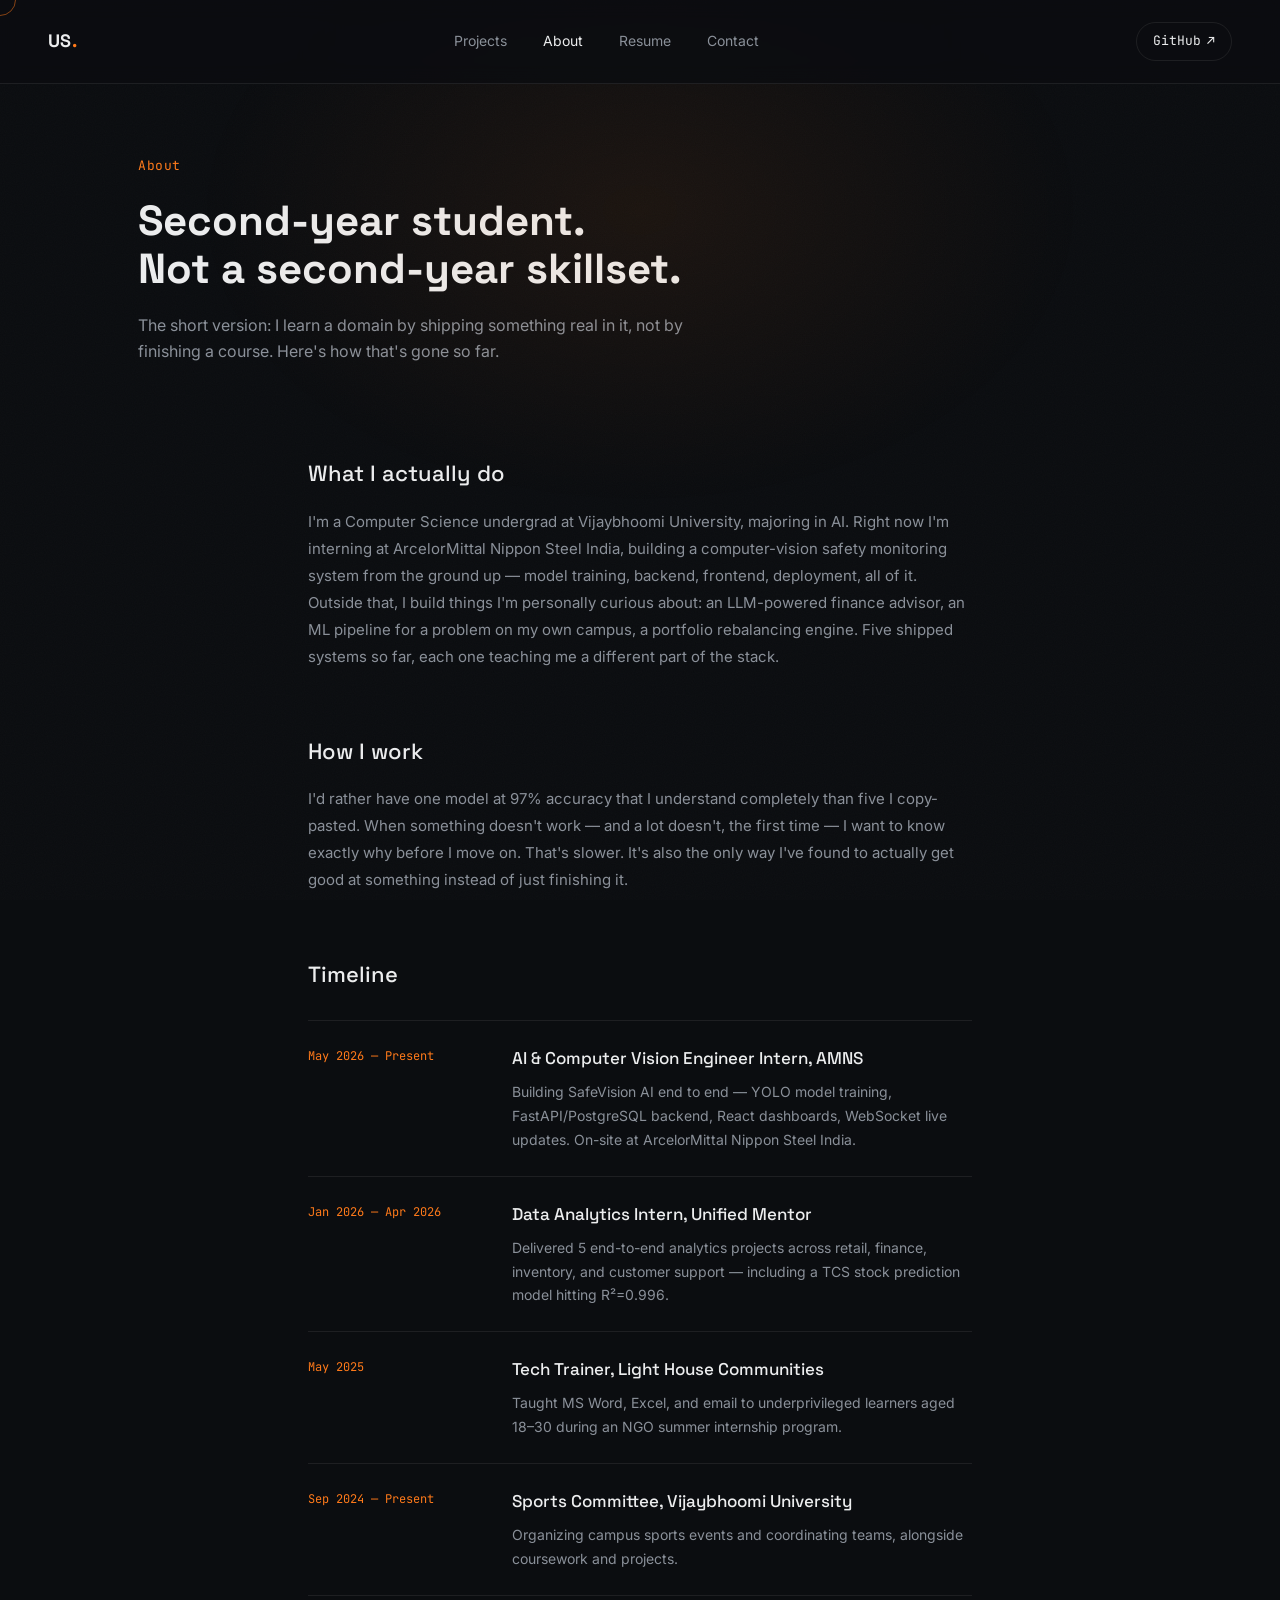
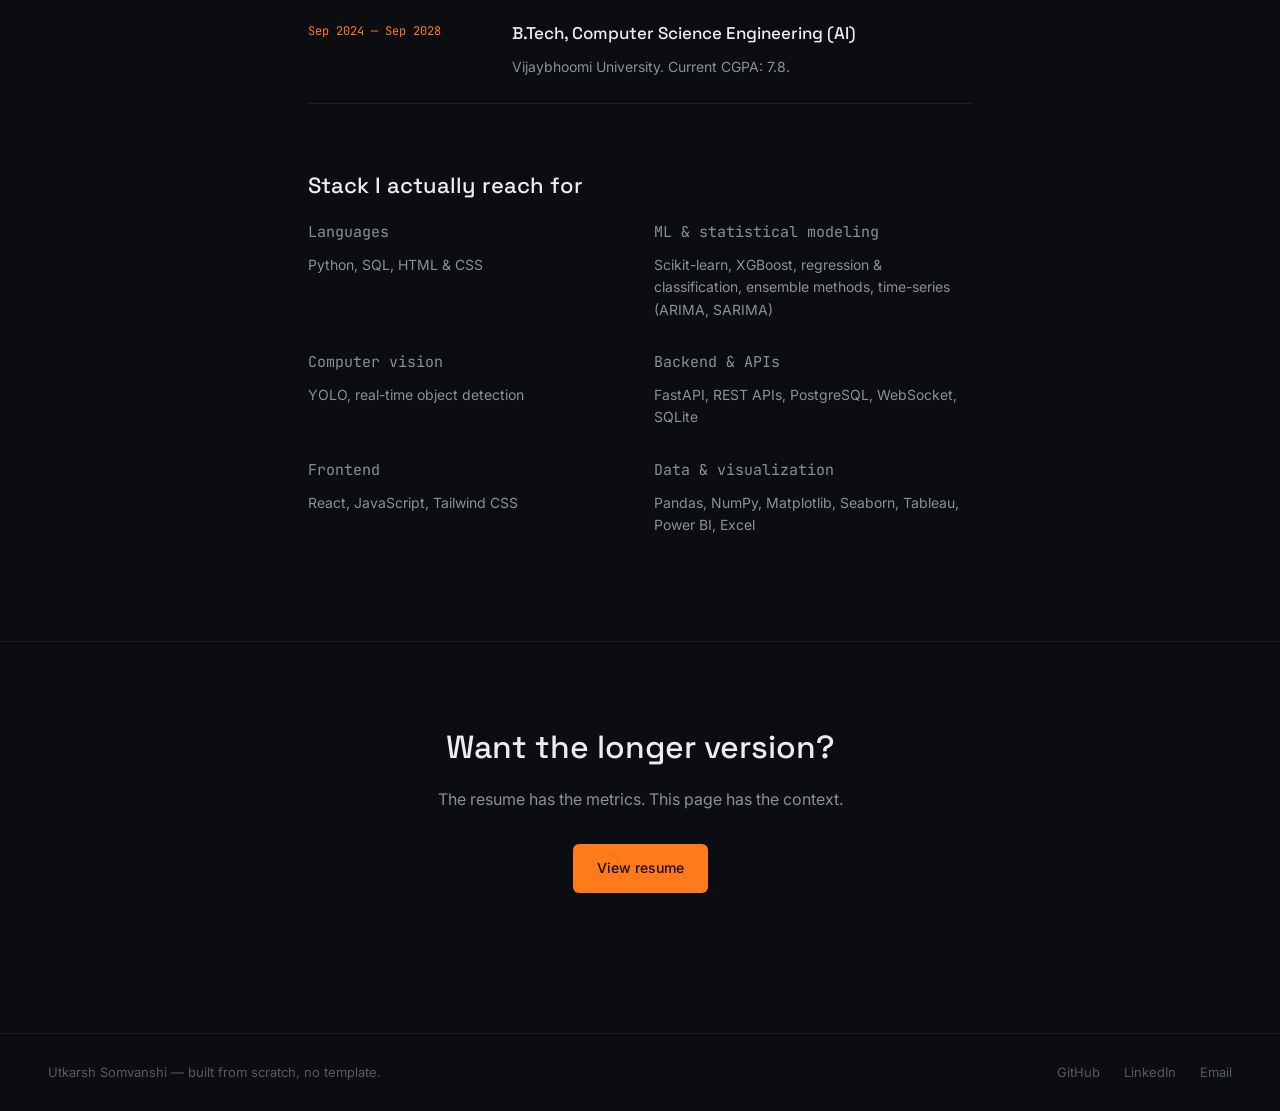
==== pages/about.html @ dcc194af "Add files via upload" ====
<!DOCTYPE html>
<html lang="en">
<head>
<meta charset="UTF-8">
<meta name="viewport" content="width=device-width, initial-scale=1.0">
<title>About — Utkarsh Somvanshi</title>
<link rel="stylesheet" href="../css/style.css">
<link rel="preconnect" href="https://fonts.googleapis.com">
<link href="https://fonts.googleapis.com/css2?family=Space+Grotesk:wght@400;500;700&family=JetBrains+Mono:wght@400;500&family=Inter:wght@400;500&display=swap" rel="stylesheet">
</head>
<body>

<div class="grain"></div>

<nav class="nav">
  <a href="../index.html" class="nav-logo">US<span class="dot">.</span></a>
  <div class="nav-links">
    <a href="projects.html">Projects</a>
    <a href="about.html" class="active">About</a>
    <a href="resume.html">Resume</a>
    <a href="contact.html">Contact</a>
  </div>
  <a href="https://github.com/Utkarshsomvanshi45" class="nav-cta" target="_blank">GitHub <i class="arrow">↗</i></a>
</nav>

<header class="page-header">
  <p class="eyebrow">About</p>
  <h1>Second-year student.<br>Not a second-year skillset.</h1>
  <p class="page-sub">The short version: I learn a domain by shipping something real in it, not by finishing a course. Here's how that's gone so far.</p>
</header>

<section class="about-body">

  <div class="about-block" data-reveal>
    <h2>What I actually do</h2>
    <p>I'm a Computer Science undergrad at Vijaybhoomi University, majoring in AI. Right now I'm interning at ArcelorMittal Nippon Steel India, building a computer-vision safety monitoring system from the ground up — model training, backend, frontend, deployment, all of it. Outside that, I build things I'm personally curious about: an LLM-powered finance advisor, an ML pipeline for a problem on my own campus, a portfolio rebalancing engine. Five shipped systems so far, each one teaching me a different part of the stack.</p>
  </div>

  <div class="about-block" data-reveal>
    <h2>How I work</h2>
    <p>I'd rather have one model at 97% accuracy that I understand completely than five I copy-pasted. When something doesn't work — and a lot doesn't, the first time — I want to know exactly why before I move on. That's slower. It's also the only way I've found to actually get good at something instead of just finishing it.</p>
  </div>

  <div class="timeline" data-reveal>
    <h2>Timeline</h2>

    <div class="tl-row" data-reveal>
      <div class="tl-date">May 2026 — Present</div>
      <div class="tl-content">
        <h3>AI &amp; Computer Vision Engineer Intern, AMNS</h3>
        <p>Building SafeVision AI end to end — YOLO model training, FastAPI/PostgreSQL backend, React dashboards, WebSocket live updates. On-site at ArcelorMittal Nippon Steel India.</p>
      </div>
    </div>

    <div class="tl-row" data-reveal>
      <div class="tl-date">Jan 2026 — Apr 2026</div>
      <div class="tl-content">
        <h3>Data Analytics Intern, Unified Mentor</h3>
        <p>Delivered 5 end-to-end analytics projects across retail, finance, inventory, and customer support — including a TCS stock prediction model hitting R²=0.996.</p>
      </div>
    </div>

    <div class="tl-row" data-reveal>
      <div class="tl-date">May 2025</div>
      <div class="tl-content">
        <h3>Tech Trainer, Light House Communities</h3>
        <p>Taught MS Word, Excel, and email to underprivileged learners aged 18–30 during an NGO summer internship program.</p>
      </div>
    </div>

    <div class="tl-row" data-reveal>
      <div class="tl-date">Sep 2024 — Present</div>
      <div class="tl-content">
        <h3>Sports Committee, Vijaybhoomi University</h3>
        <p>Organizing campus sports events and coordinating teams, alongside coursework and projects.</p>
      </div>
    </div>

    <div class="tl-row" data-reveal>
      <div class="tl-date">Sep 2024 — Sep 2028</div>
      <div class="tl-content">
        <h3>B.Tech, Computer Science Engineering (AI)</h3>
        <p>Vijaybhoomi University. Current CGPA: 7.8.</p>
      </div>
    </div>
  </div>

  <div class="about-block" data-reveal>
    <h2>Stack I actually reach for</h2>
    <div class="skill-groups">
      <div class="skill-group">
        <p class="skill-cat">Languages</p>
        <p>Python, SQL, HTML &amp; CSS</p>
      </div>
      <div class="skill-group">
        <p class="skill-cat">ML &amp; statistical modeling</p>
        <p>Scikit-learn, XGBoost, regression &amp; classification, ensemble methods, time-series (ARIMA, SARIMA)</p>
      </div>
      <div class="skill-group">
        <p class="skill-cat">Computer vision</p>
        <p>YOLO, real-time object detection</p>
      </div>
      <div class="skill-group">
        <p class="skill-cat">Backend &amp; APIs</p>
        <p>FastAPI, REST APIs, PostgreSQL, WebSocket, SQLite</p>
      </div>
      <div class="skill-group">
        <p class="skill-cat">Frontend</p>
        <p>React, JavaScript, Tailwind CSS</p>
      </div>
      <div class="skill-group">
        <p class="skill-cat">Data &amp; visualization</p>
        <p>Pandas, NumPy, Matplotlib, Seaborn, Tableau, Power BI, Excel</p>
      </div>
    </div>
  </div>

</section>

<section class="cta-section" data-reveal>
  <h2>Want the longer version?</h2>
  <p>The resume has the metrics. This page has the context.</p>
  <a href="resume.html" class="btn-primary">View resume</a>
</section>

<footer class="footer">
  <p>Utkarsh Somvanshi — built from scratch, no template.</p>
  <div class="footer-links">
    <a href="https://github.com/Utkarshsomvanshi45" target="_blank">GitHub</a>
    <a href="https://linkedin.com/in/utkarsh-somvanshi" target="_blank">LinkedIn</a>
    <a href="mailto:somvanshiutkarsh7@gmail.com">Email</a>
  </div>
</footer>

<script src="../js/interactions.js"></script>
</body>
</html>
---- css/style.css ----
:root {
  --bg: #0B0D10;
  --bg-raised: #14171C;
  --line: rgba(255,255,255,0.08);
  --text: #ECEDEE;
  --text-dim: #8A9099;
  --text-dimmer: #565B62;
  --accent: #FF7A1A;
  --accent-soft: rgba(255,122,26,0.12);
  --font-display: 'Space Grotesk', sans-serif;
  --font-body: 'Inter', sans-serif;
  --font-mono: 'JetBrains Mono', monospace;
}

* { margin: 0; padding: 0; box-sizing: border-box; }

html { scroll-behavior: smooth; }

body {
  background: var(--bg);
  color: var(--text);
  font-family: var(--font-body);
  line-height: 1.6;
  overflow-x: hidden;
  position: relative;
}

/* ambient background glow */
body::before {
  content: '';
  position: fixed;
  top: -10%;
  left: 50%;
  transform: translateX(-50%);
  width: 900px;
  height: 600px;
  background: radial-gradient(ellipse at center, rgba(255,122,26,0.07) 0%, transparent 70%);
  pointer-events: none;
  z-index: 0;
}

/* ---------- PAGE TRANSITIONS ---------- */
body {
  opacity: 1;
  transition: opacity 0.28s ease;
}
body.page-exit { opacity: 0; }
body.page-enter { animation: pageFadeIn 0.5s ease; }
@keyframes pageFadeIn {
  from { opacity: 0; transform: translateY(8px); }
  to { opacity: 1; transform: translateY(0); }
}

/* ---------- SCROLL REVEAL ---------- */
[data-reveal] {
  opacity: 0;
  transform: translateY(28px);
  transition: opacity 0.7s cubic-bezier(0.16,1,0.3,1), transform 0.7s cubic-bezier(0.16,1,0.3,1);
}
[data-reveal].revealed {
  opacity: 1;
  transform: translateY(0);
}
[data-reveal-delay="1"] { transition-delay: 0.08s; }
[data-reveal-delay="2"] { transition-delay: 0.16s; }
[data-reveal-delay="3"] { transition-delay: 0.24s; }
[data-reveal-delay="4"] { transition-delay: 0.32s; }

/* ---------- CUSTOM CURSOR ---------- */
.has-custom-cursor { cursor: none; }
.has-custom-cursor a, .has-custom-cursor button { cursor: none; }

.custom-cursor {
  position: fixed;
  top: 0; left: 0;
  width: 6px; height: 6px;
  background: var(--accent);
  border-radius: 50%;
  pointer-events: none;
  z-index: 9999;
  transform: translate(-50%,-50%);
  margin-left: -3px;
  margin-top: -3px;
  transition: opacity 0.2s;
}
.custom-cursor-ring {
  position: fixed;
  top: 0; left: 0;
  width: 32px; height: 32px;
  border: 1px solid rgba(255,122,26,0.5);
  border-radius: 50%;
  pointer-events: none;
  z-index: 9998;
  margin-left: -16px;
  margin-top: -16px;
  transition: width 0.25s, height 0.25s, margin 0.25s, border-color 0.25s, background 0.25s;
}
.custom-cursor-ring.cursor-active {
  width: 52px;
  height: 52px;
  margin-left: -26px;
  margin-top: -26px;
  background: rgba(255,122,26,0.08);
  border-color: var(--accent);
}
.custom-cursor.cursor-active { opacity: 0; }

@media (max-width: 900px) {
  .custom-cursor, .custom-cursor-ring { display: none; }
  .has-custom-cursor { cursor: auto; }
}

.grain {
  position: fixed;
  inset: 0;
  pointer-events: none;
  z-index: 1;
  opacity: 0.025;
  background-image: url("data:image/svg+xml,%3Csvg xmlns='http://www.w3.org/2000/svg' width='100' height='100'%3E%3Cfilter id='n'%3E%3CfeTurbulence type='fractalNoise' baseFrequency='0.9' numOctaves='2' stitchTiles='stitch'/%3E%3C/filter%3E%3Crect width='100%25' height='100%25' filter='url(%23n)'/%3E%3C/svg%3E");
}

a { color: inherit; text-decoration: none; }

/* ---------- NAV ---------- */
.nav {
  position: sticky;
  top: 0;
  z-index: 50;
  display: flex;
  align-items: center;
  justify-content: space-between;
  padding: 22px 48px;
  background: rgba(11,13,16,0.82);
  backdrop-filter: blur(10px);
  border-bottom: 1px solid var(--line);
}

.nav-logo {
  font-family: var(--font-display);
  font-weight: 700;
  font-size: 18px;
  letter-spacing: 0.02em;
}
.nav-logo .dot { color: var(--accent); }

.nav-links {
  display: flex;
  gap: 36px;
}
.nav-links a {
  font-size: 14px;
  color: var(--text-dim);
  transition: color 0.15s;
}
.nav-links a:hover { color: var(--text); }

.nav-cta {
  font-size: 13px;
  font-family: var(--font-mono);
  border: 1px solid var(--line);
  padding: 8px 16px;
  border-radius: 100px;
  display: inline-flex;
  align-items: center;
  gap: 6px;
  transition: border-color 0.25s, color 0.25s, box-shadow 0.25s;
}
.nav-cta:hover { border-color: var(--accent); color: var(--accent); box-shadow: 0 0 20px rgba(255,122,26,0.15); }
.nav-cta .arrow { font-size: 13px; }

/* ---------- HERO ---------- */
.hero {
  position: relative;
  display: grid;
  grid-template-columns: 1fr 1fr;
  align-items: center;
  gap: 60px;
  padding: 88px 48px 100px;
  max-width: 1360px;
  margin: 0 auto;
}

.hero-feed {
  position: relative;
  aspect-ratio: 8 / 5;
  background: #060708;
  border: 1px solid var(--line);
  border-radius: 6px;
  overflow: hidden;
}

.feed-label {
  position: absolute;
  top: 14px;
  left: 14px;
  z-index: 3;
  font-family: var(--font-mono);
  font-size: 11px;
  color: var(--text-dim);
  display: flex;
  align-items: center;
  gap: 6px;
  letter-spacing: 0.04em;
}
.rec-dot {
  width: 6px;
  height: 6px;
  border-radius: 50%;
  background: #E2453B;
  animation: pulse 1.6s infinite;
}
@keyframes pulse {
  0%, 100% { opacity: 1; }
  50% { opacity: 0.3; }
}

.feed-grid {
  position: absolute;
  inset: 0;
  width: 100%;
  height: 100%;
}

.panel {
  position: absolute;
  background: var(--bg-raised);
  border: 1px solid var(--line);
  border-radius: 6px;
  padding: 14px 16px;
}
.panel-label {
  font-family: var(--font-mono);
  font-size: 10px;
  color: var(--text-dim);
  letter-spacing: 0.03em;
  margin-bottom: 10px;
}
.panel-stat {
  font-family: var(--font-mono);
  font-size: 13px;
  color: var(--accent);
  margin-top: 10px;
}

.panel-vision {
  top: 16%;
  left: 8%;
  width: 38%;
  height: 38%;
  animation: floaty 7s ease-in-out infinite;
}
.mini-box {
  position: absolute;
  border: 1.5px solid var(--accent);
  border-radius: 2px;
}
.mb-1 { width: 34%; height: 38%; top: 38px; left: 16px; }
.mb-2 { width: 28%; height: 30%; top: 38px; left: 60%; border-color: #4FA8E0; }

.panel-ml {
  top: 12%;
  right: 6%;
  width: 34%;
  height: 30%;
  animation: floaty 8s ease-in-out infinite 0.5s;
}
.sparkline { width: 100%; height: 36px; margin-top: 6px; }

.panel-stack {
  bottom: 10%;
  left: 16%;
  width: 32%;
  animation: floaty 9s ease-in-out infinite 1s;
}
.stack-row {
  font-family: var(--font-mono);
  font-size: 11px;
  color: var(--text-dim);
  padding: 5px 0;
  border-top: 1px solid var(--line);
}
.stack-row:first-of-type { border-top: none; }

@keyframes floaty {
  0%, 100% { transform: translateY(0); }
  50% { transform: translateY(-5px); }
}

.eyebrow {
  font-family: var(--font-mono);
  font-size: 13px;
  color: var(--accent);
  letter-spacing: 0.04em;
  margin-bottom: 20px;
}

.hero h1 {
  font-family: var(--font-display);
  font-size: 52px;
  font-weight: 700;
  line-height: 1.08;
  letter-spacing: -0.01em;
  margin-bottom: 24px;
}
.hero h1 .accent { color: var(--accent); }

.hero-sub {
  color: var(--text-dim);
  font-size: 16px;
  max-width: 480px;
  margin-bottom: 36px;
}

.hero-actions {
  display: flex;
  gap: 14px;
}

.btn-primary {
  background: var(--accent);
  color: #1A0D03;
  font-weight: 500;
  font-size: 14px;
  padding: 13px 24px;
  border-radius: 6px;
  transition: transform 0.2s cubic-bezier(0.16,1,0.3,1), background 0.2s, box-shadow 0.3s;
  display: inline-block;
}
.btn-primary:hover {
  background: #FF8C3D;
  box-shadow: 0 8px 30px rgba(255,122,26,0.35);
}

.btn-ghost {
  border: 1px solid var(--line);
  font-size: 14px;
  padding: 13px 24px;
  border-radius: 6px;
  transition: border-color 0.25s, color 0.25s, transform 0.2s cubic-bezier(0.16,1,0.3,1);
}
.btn-ghost:hover { border-color: var(--text-dim); color: var(--accent); }

/* ---------- METRICS ---------- */
.metrics {
  max-width: 1360px;
  margin: 0 auto;
  padding: 0 48px 100px;
  display: grid;
  grid-template-columns: repeat(4, 1fr);
  border-top: 1px solid var(--line);
  border-bottom: 1px solid var(--line);
}
.metric {
  padding: 32px 24px;
  border-right: 1px solid var(--line);
}
.metric:last-child { border-right: none; }
.metric-num {
  font-family: var(--font-mono);
  font-size: 36px;
  font-weight: 500;
  color: var(--accent);
  text-shadow: 0 0 30px rgba(255,122,26,0.35);
}
.metric-num .unit { font-size: 22px; }
.metric-label {
  font-size: 13px;
  color: var(--text-dim);
  margin-top: 6px;
}

/* ---------- FEATURED WORK ---------- */
.featured {
  max-width: 1360px;
  margin: 0 auto;
  padding: 110px 48px;
}
.section-eyebrow {
  font-family: var(--font-mono);
  font-size: 13px;
  color: var(--accent);
  margin-bottom: 14px;
}
.featured h2 {
  font-family: var(--font-display);
  font-size: 34px;
  font-weight: 500;
  margin-bottom: 56px;
  max-width: 560px;
}

.work-list { display: flex; flex-direction: column; }

.work-row {
  display: flex;
  justify-content: space-between;
  align-items: center;
  gap: 40px;
  padding: 34px 8px;
  border-top: 1px solid var(--line);
  transition: padding-left 0.3s cubic-bezier(0.16,1,0.3,1), background 0.3s;
  position: relative;
}
.work-list .work-row:last-child { border-bottom: 1px solid var(--line); }

.work-row:hover {
  padding-left: 20px;
  background: var(--bg-raised);
}
.work-row:hover::before {
  content: '';
  position: absolute;
  left: 0; top: 0; bottom: 0;
  width: 2px;
  background: var(--accent);
  box-shadow: 0 0 12px var(--accent);
}

.work-index {
  font-family: var(--font-mono);
  font-size: 12px;
  color: var(--accent);
  letter-spacing: 0.03em;
}

.work-row-left h3 {
  font-family: var(--font-display);
  font-size: 22px;
  font-weight: 500;
  margin: 8px 0 8px;
}

.work-row-left p {
  color: var(--text-dim);
  font-size: 14px;
  max-width: 520px;
}

.work-row-right {
  display: flex;
  align-items: center;
  gap: 10px;
  flex-shrink: 0;
}

.work-tag {
  font-family: var(--font-mono);
  font-size: 11px;
  color: var(--text-dim);
  border: 1px solid var(--line);
  padding: 5px 10px;
  border-radius: 100px;
  white-space: nowrap;
}

.work-arrow {
  font-size: 18px;
  color: var(--text-dimmer);
  transition: transform 0.2s, color 0.2s;
}
.work-row:hover .work-arrow { transform: translateX(4px); color: var(--accent); }

/* ---------- CTA ---------- */
.cta-section {
  max-width: 1360px;
  margin: 0 auto;
  padding: 80px 48px 140px;
  text-align: center;
  border-top: 1px solid var(--line);
}
.cta-section h2 {
  font-family: var(--font-display);
  font-size: 32px;
  font-weight: 500;
  margin-bottom: 14px;
}
.cta-section p {
  color: var(--text-dim);
  margin-bottom: 32px;
}
.cta-section .btn-primary { display: inline-block; }

/* ---------- FOOTER ---------- */
.footer {
  max-width: 1360px;
  margin: 0 auto;
  padding: 28px 48px;
  display: flex;
  justify-content: space-between;
  align-items: center;
  border-top: 1px solid var(--line);
  font-size: 13px;
  color: var(--text-dimmer);
}
.footer-links { display: flex; gap: 24px; }
.footer-links a:hover { color: var(--text-dim); }

/* ---------- RESPONSIVE ---------- */
@media (max-width: 900px) {
  .nav { padding: 18px 20px; }
  .nav-links { display: none; }
  .hero { grid-template-columns: 1fr; padding: 48px 20px 60px; gap: 40px; }
  .hero h1 { font-size: 36px; }
  .metrics { grid-template-columns: repeat(2, 1fr); padding: 0 20px 60px; }
  .metric { padding: 20px 16px; }
  .metric:nth-child(2) { border-right: none; }
  .featured { padding: 60px 20px; }
  .work-row { flex-direction: column; align-items: flex-start; gap: 16px; }
  .cta-section { padding: 50px 20px 80px; }
  .footer { flex-direction: column; gap: 14px; padding: 24px 20px; }
}

/* ---------- PAGE HEADER (sub-pages) ---------- */
.page-header {
  max-width: 1100px;
  margin: 0 auto;
  padding: 72px 48px 56px;
}
.page-header h1 {
  font-family: var(--font-display);
  font-size: 42px;
  font-weight: 700;
  line-height: 1.15;
  margin: 18px 0 20px;
  max-width: 760px;
}
.page-sub {
  color: var(--text-dim);
  font-size: 16px;
  max-width: 560px;
  margin-bottom: 36px;
}

.filter-bar {
  display: flex;
  gap: 10px;
  flex-wrap: wrap;
}
.filter-chip {
  font-family: var(--font-mono);
  font-size: 13px;
  color: var(--text-dim);
  background: transparent;
  border: 1px solid var(--line);
  padding: 9px 18px;
  border-radius: 100px;
  cursor: pointer;
  transition: all 0.15s;
}
.filter-chip:hover { border-color: var(--text-dim); color: var(--text); }
.filter-chip.active { background: var(--accent); border-color: var(--accent); color: #1A0D03; }

/* ---------- PROJECT GRID ---------- */
.project-grid {
  max-width: 1100px;
  margin: 0 auto;
  padding: 0 48px 60px;
  display: flex;
  flex-direction: column;
  gap: 28px;
}

.project-card {
  display: grid;
  grid-template-columns: 360px 1fr;
  background: var(--bg-raised);
  border: 1px solid var(--line);
  border-radius: 10px;
  overflow: hidden;
  scroll-margin-top: 100px;
}

.project-visual {
  position: relative;
  background: #060708;
  border-right: 1px solid var(--line);
  display: flex;
  align-items: center;
  justify-content: center;
  padding: 24px;
  min-height: 280px;
}

.project-body { padding: 36px 40px; }

.project-eyebrow {
  font-family: var(--font-mono);
  font-size: 12px;
  color: var(--accent);
  margin-bottom: 12px;
}

.project-body h2 {
  font-family: var(--font-display);
  font-size: 26px;
  font-weight: 500;
  margin-bottom: 10px;
}

.project-tagline {
  font-size: 15px;
  color: var(--text);
  margin-bottom: 16px;
}

.project-desc {
  font-size: 14px;
  color: var(--text-dim);
  line-height: 1.7;
  margin-bottom: 24px;
}

.project-stats {
  display: flex;
  gap: 28px;
  margin-bottom: 24px;
  flex-wrap: wrap;
}
.project-stats div {
  font-size: 12px;
  color: var(--text-dim);
}
.project-stats span {
  display: block;
  font-family: var(--font-mono);
  font-size: 20px;
  color: var(--accent);
  margin-bottom: 2px;
}

.project-stack {
  display: flex;
  gap: 8px;
  flex-wrap: wrap;
}
.project-stack span {
  font-family: var(--font-mono);
  font-size: 11px;
  color: var(--text-dim);
  border: 1px solid var(--line);
  padding: 5px 10px;
  border-radius: 100px;
}

/* SafeVision visual */
.visual-safevision { padding: 0; }
.mini-box {
  position: absolute;
  border: 1.5px solid var(--accent);
  border-radius: 2px;
}
.mini-box span {
  position: absolute;
  top: -20px;
  left: -1.5px;
  background: var(--accent);
  color: #1A0D03;
  font-family: var(--font-mono);
  font-size: 9px;
  padding: 2px 5px;
  white-space: nowrap;
  border-radius: 2px;
}
.mini-box.mb-1 { width: 90px; height: 110px; top: 70px; left: 60px; }
.mini-box.mb-2 { width: 80px; height: 160px; top: 50px; right: 60px; left: auto; border-color: #4FA8E0; }
.mini-box.mb-2 span { background: #4FA8E0; color: #06222F; }

/* MoneyMind visual */
.visual-moneymind { flex-direction: column; gap: 14px; }
.mm-card {
  background: var(--bg);
  border: 1px solid var(--line);
  border-radius: 8px;
  padding: 14px 18px;
  font-family: var(--font-mono);
  font-size: 12px;
  color: var(--text-dim);
  display: flex;
  flex-direction: column;
  gap: 6px;
  width: 180px;
}
.mm-card span { font-size: 16px; color: var(--accent); }
.mm-card-2 { align-self: flex-end; }

/* Mess Demand visual */
.visual-mess { flex-direction: column; gap: 16px; }
.mess-chart { width: 100%; height: 100px; }
.mess-label { font-family: var(--font-mono); font-size: 11px; color: var(--text-dim); }

/* FinAI visual */
.finai-gauge { text-align: center; }
.finai-gauge svg { width: 180px; }
.finai-gauge p { font-family: var(--font-mono); font-size: 13px; color: var(--accent); margin-top: 8px; }

/* Incident visual */
.visual-incident { flex-direction: column; gap: 12px; align-items: flex-start; padding-left: 50px; }
.inc-row { font-family: var(--font-mono); font-size: 13px; color: var(--text-dim); display: flex; align-items: center; gap: 10px; }
.inc-dot { width: 8px; height: 8px; border-radius: 50%; }
.inc-dot.red { background: #E2453B; }
.inc-dot.amber { background: var(--accent); }
.inc-dot.green { background: #4FBE6B; }

.nav-links a.active { color: var(--text); }

@media (max-width: 900px) {
  .page-header { padding: 48px 20px 36px; }
  .page-header h1 { font-size: 28px; }
  .project-grid { padding: 0 20px 40px; }
  .project-card { grid-template-columns: 1fr; }
  .project-visual { min-height: 200px; }
  .project-body { padding: 28px 24px; }
}

/* ---------- ABOUT PAGE ---------- */
.about-body {
  max-width: 760px;
  margin: 0 auto;
  padding: 0 48px 40px;
}

.about-block {
  margin-bottom: 64px;
}
.about-block h2 {
  font-family: var(--font-display);
  font-size: 22px;
  font-weight: 500;
  margin-bottom: 16px;
}
.about-block p {
  color: var(--text-dim);
  font-size: 15px;
  line-height: 1.8;
}

.timeline {
  margin-bottom: 64px;
}
.timeline h2 {
  font-family: var(--font-display);
  font-size: 22px;
  font-weight: 500;
  margin-bottom: 28px;
}

.tl-row {
  display: grid;
  grid-template-columns: 180px 1fr;
  gap: 24px;
  padding: 24px 0;
  border-top: 1px solid var(--line);
}
.timeline .tl-row:last-child { border-bottom: 1px solid var(--line); }

.tl-date {
  font-family: var(--font-mono);
  font-size: 12px;
  color: var(--accent);
  padding-top: 2px;
}

.tl-content h3 {
  font-family: var(--font-display);
  font-size: 17px;
  font-weight: 500;
  margin-bottom: 8px;
}
.tl-content p {
  color: var(--text-dim);
  font-size: 14px;
  line-height: 1.7;
}

.skill-groups {
  display: grid;
  grid-template-columns: 1fr 1fr;
  gap: 28px;
  margin-top: 8px;
}
.skill-cat {
  font-family: var(--font-mono);
  font-size: 12px;
  color: var(--accent);
  margin-bottom: 8px;
}
.skill-group p:last-child {
  color: var(--text-dim);
  font-size: 14px;
  line-height: 1.6;
}

@media (max-width: 900px) {
  .about-body { padding: 0 20px 40px; }
  .tl-row { grid-template-columns: 1fr; gap: 8px; }
  .skill-groups { grid-template-columns: 1fr; }
}

/* ---------- RESUME PAGE ---------- */
.page-header .btn-primary { display: inline-block; margin-top: 8px; }

.resume-body {
  max-width: 760px;
  margin: 0 auto;
  padding: 0 48px 40px;
}

.resume-section { margin-bottom: 56px; }
.resume-section h2 {
  font-family: var(--font-display);
  font-size: 20px;
  font-weight: 500;
  margin-bottom: 24px;
  padding-bottom: 14px;
  border-bottom: 1px solid var(--line);
}

.r-row { margin-bottom: 32px; }
.r-row:last-child { margin-bottom: 0; }
.r-row-head {
  display: flex;
  justify-content: space-between;
  align-items: baseline;
  gap: 16px;
  flex-wrap: wrap;
}
.r-row-head h3 {
  font-family: var(--font-display);
  font-size: 17px;
  font-weight: 500;
}
.r-date {
  font-family: var(--font-mono);
  font-size: 12px;
  color: var(--accent);
  white-space: nowrap;
}
.r-org {
  font-size: 13px;
  color: var(--text-dim);
  font-style: italic;
  margin: 4px 0 14px;
}
.r-row ul {
  list-style: none;
  display: flex;
  flex-direction: column;
  gap: 10px;
}
.r-row li {
  font-size: 14px;
  color: var(--text-dim);
  line-height: 1.6;
  padding-left: 18px;
  position: relative;
}
.r-row li::before {
  content: '—';
  position: absolute;
  left: 0;
  color: var(--accent);
}

.r-projects {
  display: grid;
  grid-template-columns: 1fr 1fr;
  gap: 20px;
}
.r-proj {
  border: 1px solid var(--line);
  border-radius: 8px;
  padding: 18px 20px;
}
.r-proj h3 {
  font-family: var(--font-display);
  font-size: 15px;
  font-weight: 500;
  margin-bottom: 6px;
}
.r-proj p {
  font-size: 13px;
  color: var(--text-dim);
}

.r-flat {
  list-style: none;
  display: flex;
  flex-direction: column;
  gap: 10px;
}
.r-flat li {
  font-size: 14px;
  color: var(--text-dim);
  padding-left: 18px;
  position: relative;
}
.r-flat li::before {
  content: '—';
  position: absolute;
  left: 0;
  color: var(--accent);
}

@media (max-width: 900px) {
  .resume-body { padding: 0 20px 40px; }
  .r-projects { grid-template-columns: 1fr; }
  .r-row-head { flex-direction: column; gap: 4px; }
}

/* ---------- CONTACT PAGE ---------- */
.contact-body {
  max-width: 760px;
  margin: 0 auto;
  padding: 0 48px 100px;
}

.contact-grid {
  display: grid;
  grid-template-columns: 1fr 1fr;
  gap: 16px;
  margin-bottom: 40px;
}

.contact-card {
  display: block;
  position: relative;
  border: 1px solid var(--line);
  border-radius: 10px;
  padding: 24px 26px;
  transition: border-color 0.15s, background 0.15s;
}
.contact-card:hover {
  border-color: var(--accent);
  background: var(--bg-raised);
}
.contact-label {
  font-family: var(--font-mono);
  font-size: 12px;
  color: var(--accent);
  margin-bottom: 10px;
}
.contact-value {
  font-family: var(--font-display);
  font-size: 17px;
  font-weight: 500;
}
.contact-arrow {
  position: absolute;
  top: 24px;
  right: 26px;
  color: var(--text-dimmer);
  transition: transform 0.15s, color 0.15s;
}
.contact-card:hover .contact-arrow { transform: translate(3px,-3px); color: var(--accent); }

.contact-note {
  border-top: 1px solid var(--line);
  padding-top: 28px;
}
.contact-note p {
  color: var(--text-dim);
  font-size: 14px;
  line-height: 1.7;
  max-width: 520px;
}

@media (max-width: 900px) {
  .contact-body { padding: 0 20px 60px; }
  .contact-grid { grid-template-columns: 1fr; }
}
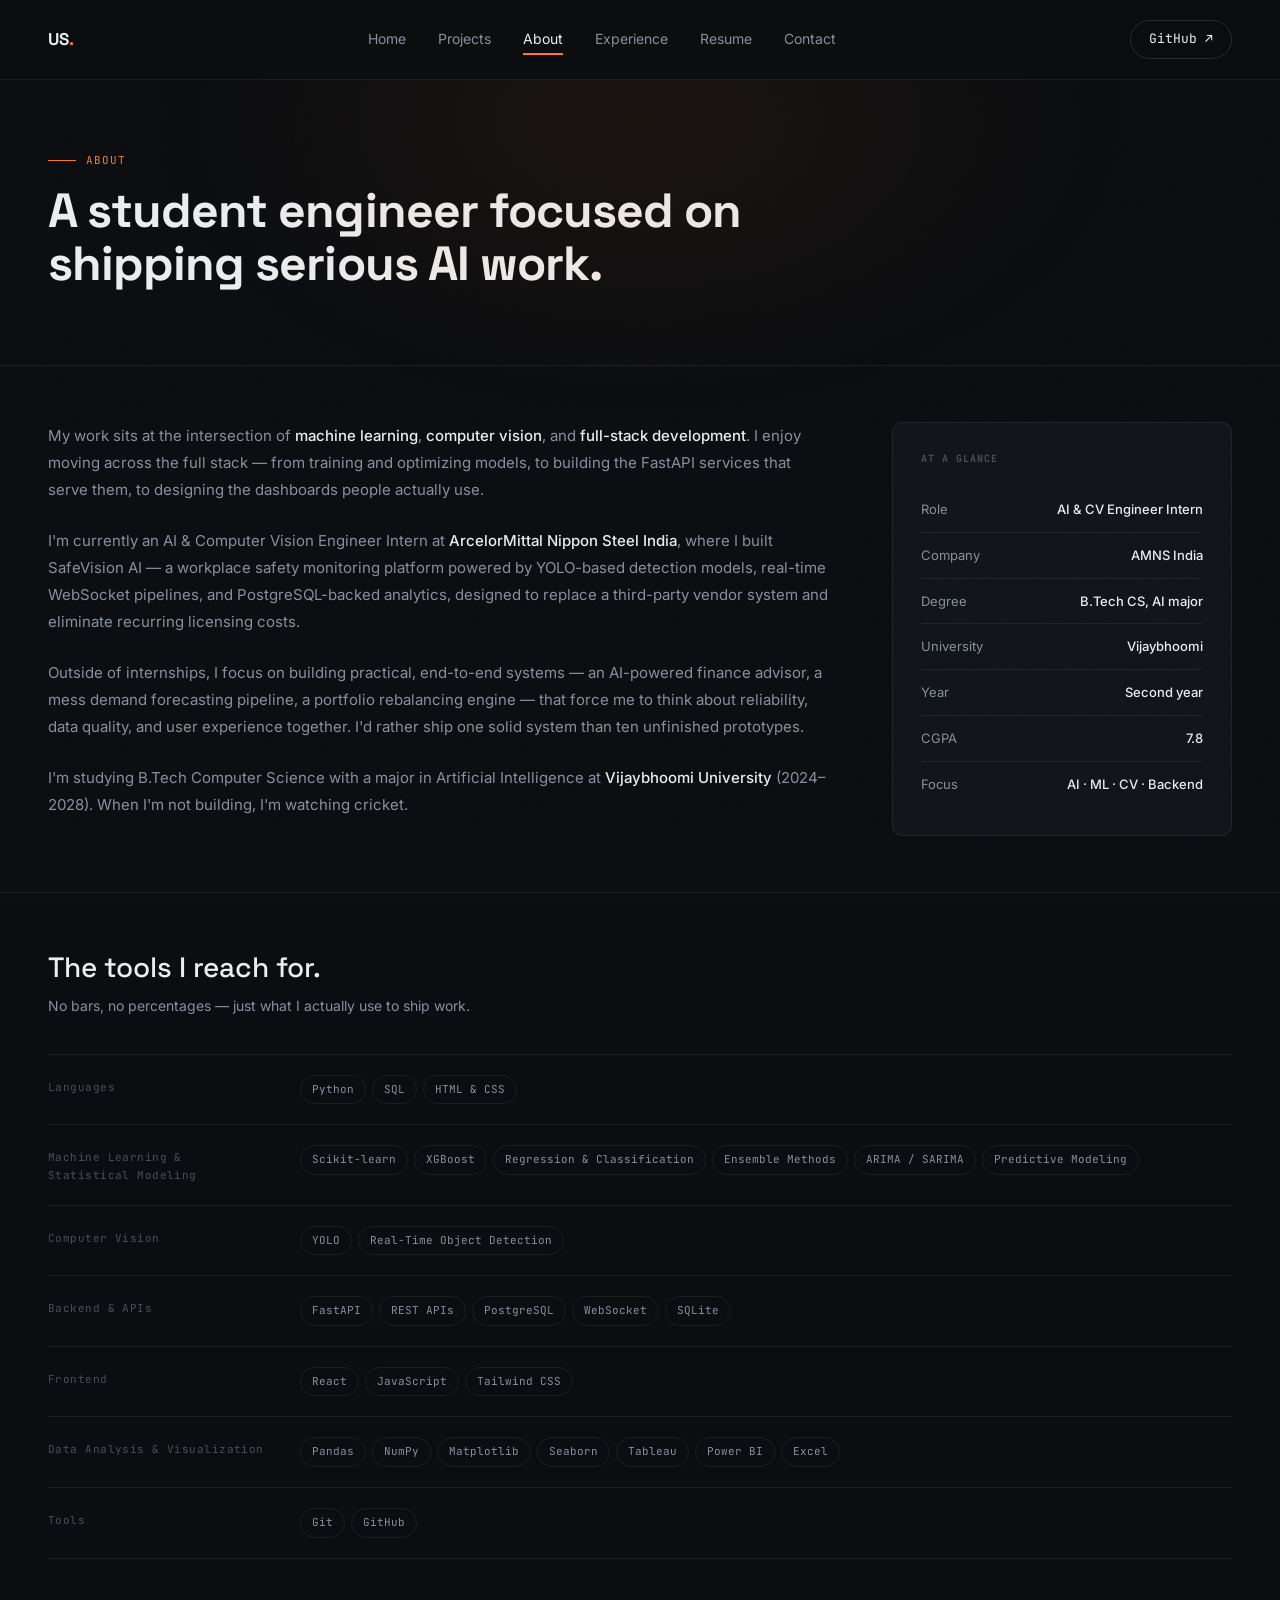
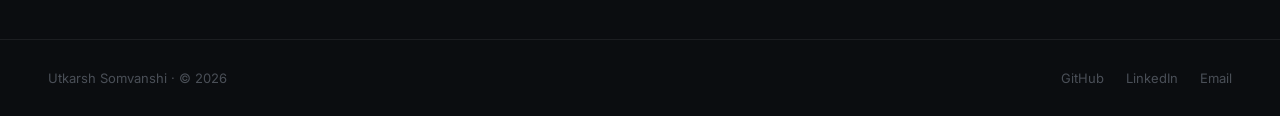
==== commit 19b82edb: "Add files via upload" ====
--- a/pages/about.html
+++ b/pages/about.html
@@ -8,130 +8,148 @@
 <link rel="preconnect" href="https://fonts.googleapis.com">
 <link href="https://fonts.googleapis.com/css2?family=Space+Grotesk:wght@400;500;700&family=JetBrains+Mono:wght@400;500&family=Inter:wght@400;500&display=swap" rel="stylesheet">
 </head>
-<body>
-
+<body class="page-enter">
 <div class="grain"></div>
 
 <nav class="nav">
   <a href="../index.html" class="nav-logo">US<span class="dot">.</span></a>
   <div class="nav-links">
+    <a href="../index.html">Home</a>
     <a href="projects.html">Projects</a>
     <a href="about.html" class="active">About</a>
+    <a href="experience.html">Experience</a>
     <a href="resume.html">Resume</a>
     <a href="contact.html">Contact</a>
   </div>
-  <a href="https://github.com/Utkarshsomvanshi45" class="nav-cta" target="_blank">GitHub <i class="arrow">↗</i></a>
+  <a href="https://github.com/Utkarshsomvanshi45" class="nav-cta" target="_blank" rel="noreferrer">GitHub ↗</a>
 </nav>
 
-<header class="page-header">
-  <p class="eyebrow">About</p>
-  <h1>Second-year student.<br>Not a second-year skillset.</h1>
-  <p class="page-sub">The short version: I learn a domain by shipping something real in it, not by finishing a course. Here's how that's gone so far.</p>
-</header>
+<div class="page-header">
+  <div class="label">About</div>
+  <h1>A student engineer focused on shipping serious AI work.</h1>
+</div>
 
-<section class="about-body">
-
-  <div class="about-block" data-reveal>
-    <h2>What I actually do</h2>
-    <p>I'm a Computer Science undergrad at Vijaybhoomi University, majoring in AI. Right now I'm interning at ArcelorMittal Nippon Steel India, building a computer-vision safety monitoring system from the ground up — model training, backend, frontend, deployment, all of it. Outside that, I build things I'm personally curious about: an LLM-powered finance advisor, an ML pipeline for a problem on my own campus, a portfolio rebalancing engine. Five shipped systems so far, each one teaching me a different part of the stack.</p>
+<div class="about-grid" data-reveal>
+  <div class="about-text">
+    <p>My work sits at the intersection of <strong>machine learning</strong>, <strong>computer vision</strong>, and <strong>full-stack development</strong>. I enjoy moving across the full stack — from training and optimizing models, to building the FastAPI services that serve them, to designing the dashboards people actually use.</p>
+    <p>I'm currently an AI & Computer Vision Engineer Intern at <strong>ArcelorMittal Nippon Steel India</strong>, where I built SafeVision AI — a workplace safety monitoring platform powered by YOLO-based detection models, real-time WebSocket pipelines, and PostgreSQL-backed analytics, designed to replace a third-party vendor system and eliminate recurring licensing costs.</p>
+    <p>Outside of internships, I focus on building practical, end-to-end systems — an AI-powered finance advisor, a mess demand forecasting pipeline, a portfolio rebalancing engine — that force me to think about reliability, data quality, and user experience together. I'd rather ship one solid system than ten unfinished prototypes.</p>
+    <p>I'm studying B.Tech Computer Science with a major in Artificial Intelligence at <strong>Vijaybhoomi University</strong> (2024–2028). When I'm not building, I'm watching cricket.</p>
   </div>
 
-  <div class="about-block" data-reveal>
-    <h2>How I work</h2>
-    <p>I'd rather have one model at 97% accuracy that I understand completely than five I copy-pasted. When something doesn't work — and a lot doesn't, the first time — I want to know exactly why before I move on. That's slower. It's also the only way I've found to actually get good at something instead of just finishing it.</p>
+  <div class="at-glance">
+    <h3>At a Glance</h3>
+    <div class="glance-row">
+      <span class="glance-label">Role</span>
+      <span class="glance-val">AI & CV Engineer Intern</span>
+    </div>
+    <div class="glance-row">
+      <span class="glance-label">Company</span>
+      <span class="glance-val">AMNS India</span>
+    </div>
+    <div class="glance-row">
+      <span class="glance-label">Degree</span>
+      <span class="glance-val">B.Tech CS, AI major</span>
+    </div>
+    <div class="glance-row">
+      <span class="glance-label">University</span>
+      <span class="glance-val">Vijaybhoomi</span>
+    </div>
+    <div class="glance-row">
+      <span class="glance-label">Year</span>
+      <span class="glance-val">Second year</span>
+    </div>
+    <div class="glance-row">
+      <span class="glance-label">CGPA</span>
+      <span class="glance-val">7.8</span>
+    </div>
+    <div class="glance-row">
+      <span class="glance-label">Focus</span>
+      <span class="glance-val">AI · ML · CV · Backend</span>
+    </div>
+  </div>
+</div>
+
+<div class="skills-section" data-reveal>
+  <div class="skills-header">
+    <h2>The tools I reach for.</h2>
+    <p>No bars, no percentages — just what I actually use to ship work.</p>
   </div>
 
-  <div class="timeline" data-reveal>
-    <h2>Timeline</h2>
-
-    <div class="tl-row" data-reveal>
-      <div class="tl-date">May 2026 — Present</div>
-      <div class="tl-content">
-        <h3>AI &amp; Computer Vision Engineer Intern, AMNS</h3>
-        <p>Building SafeVision AI end to end — YOLO model training, FastAPI/PostgreSQL backend, React dashboards, WebSocket live updates. On-site at ArcelorMittal Nippon Steel India.</p>
-      </div>
-    </div>
-
-    <div class="tl-row" data-reveal>
-      <div class="tl-date">Jan 2026 — Apr 2026</div>
-      <div class="tl-content">
-        <h3>Data Analytics Intern, Unified Mentor</h3>
-        <p>Delivered 5 end-to-end analytics projects across retail, finance, inventory, and customer support — including a TCS stock prediction model hitting R²=0.996.</p>
-      </div>
-    </div>
-
-    <div class="tl-row" data-reveal>
-      <div class="tl-date">May 2025</div>
-      <div class="tl-content">
-        <h3>Tech Trainer, Light House Communities</h3>
-        <p>Taught MS Word, Excel, and email to underprivileged learners aged 18–30 during an NGO summer internship program.</p>
-      </div>
-    </div>
-
-    <div class="tl-row" data-reveal>
-      <div class="tl-date">Sep 2024 — Present</div>
-      <div class="tl-content">
-        <h3>Sports Committee, Vijaybhoomi University</h3>
-        <p>Organizing campus sports events and coordinating teams, alongside coursework and projects.</p>
-      </div>
-    </div>
-
-    <div class="tl-row" data-reveal>
-      <div class="tl-date">Sep 2024 — Sep 2028</div>
-      <div class="tl-content">
-        <h3>B.Tech, Computer Science Engineering (AI)</h3>
-        <p>Vijaybhoomi University. Current CGPA: 7.8.</p>
-      </div>
+  <div class="skill-row">
+    <span class="skill-category">Languages</span>
+    <div class="skill-tags">
+      <span class="skill-tag">Python</span>
+      <span class="skill-tag">SQL</span>
+      <span class="skill-tag">HTML & CSS</span>
     </div>
   </div>
-
-  <div class="about-block" data-reveal>
-    <h2>Stack I actually reach for</h2>
-    <div class="skill-groups">
-      <div class="skill-group">
-        <p class="skill-cat">Languages</p>
-        <p>Python, SQL, HTML &amp; CSS</p>
-      </div>
-      <div class="skill-group">
-        <p class="skill-cat">ML &amp; statistical modeling</p>
-        <p>Scikit-learn, XGBoost, regression &amp; classification, ensemble methods, time-series (ARIMA, SARIMA)</p>
-      </div>
-      <div class="skill-group">
-        <p class="skill-cat">Computer vision</p>
-        <p>YOLO, real-time object detection</p>
-      </div>
-      <div class="skill-group">
-        <p class="skill-cat">Backend &amp; APIs</p>
-        <p>FastAPI, REST APIs, PostgreSQL, WebSocket, SQLite</p>
-      </div>
-      <div class="skill-group">
-        <p class="skill-cat">Frontend</p>
-        <p>React, JavaScript, Tailwind CSS</p>
-      </div>
-      <div class="skill-group">
-        <p class="skill-cat">Data &amp; visualization</p>
-        <p>Pandas, NumPy, Matplotlib, Seaborn, Tableau, Power BI, Excel</p>
-      </div>
+  <div class="skill-row">
+    <span class="skill-category">Machine Learning &amp; Statistical Modeling</span>
+    <div class="skill-tags">
+      <span class="skill-tag">Scikit-learn</span>
+      <span class="skill-tag">XGBoost</span>
+      <span class="skill-tag">Regression & Classification</span>
+      <span class="skill-tag">Ensemble Methods</span>
+      <span class="skill-tag">ARIMA / SARIMA</span>
+      <span class="skill-tag">Predictive Modeling</span>
     </div>
   </div>
-
-</section>
-
-<section class="cta-section" data-reveal>
-  <h2>Want the longer version?</h2>
-  <p>The resume has the metrics. This page has the context.</p>
-  <a href="resume.html" class="btn-primary">View resume</a>
-</section>
+  <div class="skill-row">
+    <span class="skill-category">Computer Vision</span>
+    <div class="skill-tags">
+      <span class="skill-tag">YOLO</span>
+      <span class="skill-tag">Real-Time Object Detection</span>
+    </div>
+  </div>
+  <div class="skill-row">
+    <span class="skill-category">Backend & APIs</span>
+    <div class="skill-tags">
+      <span class="skill-tag">FastAPI</span>
+      <span class="skill-tag">REST APIs</span>
+      <span class="skill-tag">PostgreSQL</span>
+      <span class="skill-tag">WebSocket</span>
+      <span class="skill-tag">SQLite</span>
+    </div>
+  </div>
+  <div class="skill-row">
+    <span class="skill-category">Frontend</span>
+    <div class="skill-tags">
+      <span class="skill-tag">React</span>
+      <span class="skill-tag">JavaScript</span>
+      <span class="skill-tag">Tailwind CSS</span>
+    </div>
+  </div>
+  <div class="skill-row">
+    <span class="skill-category">Data Analysis & Visualization</span>
+    <div class="skill-tags">
+      <span class="skill-tag">Pandas</span>
+      <span class="skill-tag">NumPy</span>
+      <span class="skill-tag">Matplotlib</span>
+      <span class="skill-tag">Seaborn</span>
+      <span class="skill-tag">Tableau</span>
+      <span class="skill-tag">Power BI</span>
+      <span class="skill-tag">Excel</span>
+    </div>
+  </div>
+  <div class="skill-row">
+    <span class="skill-category">Tools</span>
+    <div class="skill-tags">
+      <span class="skill-tag">Git</span>
+      <span class="skill-tag">GitHub</span>
+    </div>
+  </div>
+</div>
 
 <footer class="footer">
-  <p>Utkarsh Somvanshi — built from scratch, no template.</p>
+  <p>Utkarsh Somvanshi · © 2026</p>
   <div class="footer-links">
-    <a href="https://github.com/Utkarshsomvanshi45" target="_blank">GitHub</a>
-    <a href="https://linkedin.com/in/utkarsh-somvanshi" target="_blank">LinkedIn</a>
+    <a href="https://github.com/Utkarshsomvanshi45" target="_blank" rel="noreferrer">GitHub</a>
+    <a href="https://www.linkedin.com/in/utkarsh-somvanshi-b4837132b" target="_blank" rel="noreferrer">LinkedIn</a>
     <a href="mailto:somvanshiutkarsh7@gmail.com">Email</a>
   </div>
 </footer>
 
-<script src="../js/interactions.js"></script>
+<script src="../js/main.js"></script>
 </body>
 </html>
--- a/css/style.css
+++ b/css/style.css
@@ -1,19 +1,23 @@
 :root {
   --bg: #0B0D10;
   --bg-raised: #14171C;
-  --line: rgba(255,255,255,0.08);
+  --bg-card: #111418;
+  --line: rgba(255,255,255,0.07);
+  --line-strong: rgba(255,255,255,0.12);
   --text: #ECEDEE;
   --text-dim: #8A9099;
-  --text-dimmer: #565B62;
+  --text-dimmer: #4A4F57;
   --accent: #FF7A1A;
-  --accent-soft: rgba(255,122,26,0.12);
+  --accent-soft: rgba(255,122,26,0.10);
+  --accent-glow: rgba(255,122,26,0.25);
   --font-display: 'Space Grotesk', sans-serif;
   --font-body: 'Inter', sans-serif;
   --font-mono: 'JetBrains Mono', monospace;
+  --radius: 8px;
+  --max-w: 1280px;
 }
 
 * { margin: 0; padding: 0; box-sizing: border-box; }
-
 html { scroll-behavior: smooth; }
 
 body {
@@ -22,92 +26,20 @@
   font-family: var(--font-body);
   line-height: 1.6;
   overflow-x: hidden;
-  position: relative;
-}
-
-/* ambient background glow */
+}
+
+/* Ambient orange glow at top */
 body::before {
   content: '';
   position: fixed;
-  top: -10%;
+  top: -20%;
   left: 50%;
   transform: translateX(-50%);
-  width: 900px;
+  width: 1000px;
   height: 600px;
-  background: radial-gradient(ellipse at center, rgba(255,122,26,0.07) 0%, transparent 70%);
+  background: radial-gradient(ellipse at center, rgba(255,122,26,0.06) 0%, transparent 70%);
   pointer-events: none;
   z-index: 0;
-}
-
-/* ---------- PAGE TRANSITIONS ---------- */
-body {
-  opacity: 1;
-  transition: opacity 0.28s ease;
-}
-body.page-exit { opacity: 0; }
-body.page-enter { animation: pageFadeIn 0.5s ease; }
-@keyframes pageFadeIn {
-  from { opacity: 0; transform: translateY(8px); }
-  to { opacity: 1; transform: translateY(0); }
-}
-
-/* ---------- SCROLL REVEAL ---------- */
-[data-reveal] {
-  opacity: 0;
-  transform: translateY(28px);
-  transition: opacity 0.7s cubic-bezier(0.16,1,0.3,1), transform 0.7s cubic-bezier(0.16,1,0.3,1);
-}
-[data-reveal].revealed {
-  opacity: 1;
-  transform: translateY(0);
-}
-[data-reveal-delay="1"] { transition-delay: 0.08s; }
-[data-reveal-delay="2"] { transition-delay: 0.16s; }
-[data-reveal-delay="3"] { transition-delay: 0.24s; }
-[data-reveal-delay="4"] { transition-delay: 0.32s; }
-
-/* ---------- CUSTOM CURSOR ---------- */
-.has-custom-cursor { cursor: none; }
-.has-custom-cursor a, .has-custom-cursor button { cursor: none; }
-
-.custom-cursor {
-  position: fixed;
-  top: 0; left: 0;
-  width: 6px; height: 6px;
-  background: var(--accent);
-  border-radius: 50%;
-  pointer-events: none;
-  z-index: 9999;
-  transform: translate(-50%,-50%);
-  margin-left: -3px;
-  margin-top: -3px;
-  transition: opacity 0.2s;
-}
-.custom-cursor-ring {
-  position: fixed;
-  top: 0; left: 0;
-  width: 32px; height: 32px;
-  border: 1px solid rgba(255,122,26,0.5);
-  border-radius: 50%;
-  pointer-events: none;
-  z-index: 9998;
-  margin-left: -16px;
-  margin-top: -16px;
-  transition: width 0.25s, height 0.25s, margin 0.25s, border-color 0.25s, background 0.25s;
-}
-.custom-cursor-ring.cursor-active {
-  width: 52px;
-  height: 52px;
-  margin-left: -26px;
-  margin-top: -26px;
-  background: rgba(255,122,26,0.08);
-  border-color: var(--accent);
-}
-.custom-cursor.cursor-active { opacity: 0; }
-
-@media (max-width: 900px) {
-  .custom-cursor, .custom-cursor-ring { display: none; }
-  .has-custom-cursor { cursor: auto; }
 }
 
 .grain {
@@ -115,58 +47,88 @@
   inset: 0;
   pointer-events: none;
   z-index: 1;
-  opacity: 0.025;
-  background-image: url("data:image/svg+xml,%3Csvg xmlns='http://www.w3.org/2000/svg' width='100' height='100'%3E%3Cfilter id='n'%3E%3CfeTurbulence type='fractalNoise' baseFrequency='0.9' numOctaves='2' stitchTiles='stitch'/%3E%3C/filter%3E%3Crect width='100%25' height='100%25' filter='url(%23n)'/%3E%3C/svg%3E");
+  opacity: 0.022;
+  background-image: url("data:image/svg+xml,%3Csvg xmlns='http://www.w3.org/2000/svg' width='200' height='200'%3E%3Cfilter id='n'%3E%3CfeTurbulence type='fractalNoise' baseFrequency='0.85' numOctaves='4' stitchTiles='stitch'/%3E%3C/filter%3E%3Crect width='100%25' height='100%25' filter='url(%23n)'/%3E%3C/svg%3E");
 }
 
 a { color: inherit; text-decoration: none; }
+
+/* ---------- PAGE TRANSITIONS ---------- */
+body { opacity: 1; transition: opacity 0.25s ease; }
+body.page-exit { opacity: 0; }
+@keyframes pageFadeIn {
+  from { opacity: 0; transform: translateY(10px); }
+  to   { opacity: 1; transform: translateY(0); }
+}
+body.page-enter { animation: pageFadeIn 0.45s cubic-bezier(0.16,1,0.3,1); }
+
+/* ---------- SCROLL REVEAL ---------- */
+[data-reveal] {
+  opacity: 0;
+  transform: translateY(24px);
+  transition: opacity 0.7s cubic-bezier(0.16,1,0.3,1), transform 0.7s cubic-bezier(0.16,1,0.3,1);
+}
+[data-reveal].revealed { opacity: 1; transform: translateY(0); }
+[data-reveal-delay="1"] { transition-delay: 0.06s; }
+[data-reveal-delay="2"] { transition-delay: 0.12s; }
+[data-reveal-delay="3"] { transition-delay: 0.18s; }
+[data-reveal-delay="4"] { transition-delay: 0.24s; }
+[data-reveal-delay="5"] { transition-delay: 0.30s; }
 
 /* ---------- NAV ---------- */
 .nav {
   position: sticky;
   top: 0;
-  z-index: 50;
+  z-index: 100;
   display: flex;
   align-items: center;
   justify-content: space-between;
-  padding: 22px 48px;
-  background: rgba(11,13,16,0.82);
-  backdrop-filter: blur(10px);
+  padding: 20px 48px;
+  background: rgba(11,13,16,0.85);
+  backdrop-filter: blur(14px);
+  -webkit-backdrop-filter: blur(14px);
   border-bottom: 1px solid var(--line);
 }
-
 .nav-logo {
   font-family: var(--font-display);
   font-weight: 700;
-  font-size: 18px;
-  letter-spacing: 0.02em;
+  font-size: 17px;
+  letter-spacing: 0.01em;
 }
 .nav-logo .dot { color: var(--accent); }
-
-.nav-links {
-  display: flex;
-  gap: 36px;
-}
+.nav-links { display: flex; gap: 32px; }
 .nav-links a {
   font-size: 14px;
   color: var(--text-dim);
   transition: color 0.15s;
+  position: relative;
 }
 .nav-links a:hover { color: var(--text); }
-
+.nav-links a.active { color: var(--text); }
+.nav-links a.active::after {
+  content: '';
+  position: absolute;
+  bottom: -4px;
+  left: 0; right: 0;
+  height: 1.5px;
+  background: var(--accent);
+}
 .nav-cta {
   font-size: 13px;
   font-family: var(--font-mono);
-  border: 1px solid var(--line);
-  padding: 8px 16px;
+  border: 1px solid var(--line-strong);
+  padding: 8px 18px;
   border-radius: 100px;
   display: inline-flex;
   align-items: center;
   gap: 6px;
-  transition: border-color 0.25s, color 0.25s, box-shadow 0.25s;
-}
-.nav-cta:hover { border-color: var(--accent); color: var(--accent); box-shadow: 0 0 20px rgba(255,122,26,0.15); }
-.nav-cta .arrow { font-size: 13px; }
+  transition: border-color 0.2s, color 0.2s, box-shadow 0.2s;
+}
+.nav-cta:hover {
+  border-color: var(--accent);
+  color: var(--accent);
+  box-shadow: 0 0 20px var(--accent-glow);
+}
 
 /* ---------- HERO ---------- */
 .hero {
@@ -174,107 +136,112 @@
   display: grid;
   grid-template-columns: 1fr 1fr;
   align-items: center;
-  gap: 60px;
-  padding: 88px 48px 100px;
-  max-width: 1360px;
-  margin: 0 auto;
-}
-
+  gap: 64px;
+  padding: 90px 48px 100px;
+  max-width: var(--max-w);
+  margin: 0 auto;
+}
+
+/* Hero visual feed */
 .hero-feed {
   position: relative;
-  aspect-ratio: 8 / 5;
+  aspect-ratio: 8/5;
   background: #060708;
   border: 1px solid var(--line);
-  border-radius: 6px;
+  border-radius: var(--radius);
   overflow: hidden;
 }
-
 .feed-label {
   position: absolute;
-  top: 14px;
-  left: 14px;
+  top: 14px; left: 14px;
   z-index: 3;
   font-family: var(--font-mono);
-  font-size: 11px;
+  font-size: 10px;
   color: var(--text-dim);
   display: flex;
   align-items: center;
   gap: 6px;
-  letter-spacing: 0.04em;
+  letter-spacing: 0.06em;
+  text-transform: uppercase;
 }
 .rec-dot {
-  width: 6px;
-  height: 6px;
+  width: 6px; height: 6px;
   border-radius: 50%;
   background: #E2453B;
-  animation: pulse 1.6s infinite;
-}
-@keyframes pulse {
-  0%, 100% { opacity: 1; }
-  50% { opacity: 0.3; }
-}
+  animation: blink 1.8s infinite;
+}
+@keyframes blink { 0%,100% { opacity:1; } 50% { opacity:0.25; } }
 
 .feed-grid {
   position: absolute;
   inset: 0;
-  width: 100%;
-  height: 100%;
+  width: 100%; height: 100%;
 }
 
 .panel {
   position: absolute;
-  background: var(--bg-raised);
-  border: 1px solid var(--line);
+  background: rgba(20,23,28,0.95);
+  border: 1px solid var(--line-strong);
   border-radius: 6px;
   padding: 14px 16px;
+  backdrop-filter: blur(8px);
 }
 .panel-label {
   font-family: var(--font-mono);
+  font-size: 9px;
+  color: var(--text-dimmer);
+  letter-spacing: 0.06em;
+  text-transform: uppercase;
+  margin-bottom: 10px;
+}
+.panel-stat {
+  font-family: var(--font-mono);
+  font-size: 12px;
+  color: var(--accent);
+  margin-top: 8px;
+}
+
+/* CV panel */
+.panel-vision {
+  top: 14%; left: 7%;
+  width: 40%; height: 40%;
+  animation: floaty 7s ease-in-out infinite;
+}
+.det-box {
+  position: absolute;
+  border-radius: 2px;
+}
+.det-box span {
+  position: absolute;
+  top: -18px; left: -1px;
+  font-family: var(--font-mono);
+  font-size: 8px;
+  padding: 2px 5px;
+  border-radius: 2px;
+  white-space: nowrap;
+}
+.det-box.b1 { border: 1.5px solid var(--accent); width: 36%; height: 42%; top: 28px; left: 14px; }
+.det-box.b1 span { background: var(--accent); color: #1A0D03; }
+.det-box.b2 { border: 1.5px solid #4FA8E0; width: 30%; height: 52%; top: 22px; right: 16px; }
+.det-box.b2 span { background: #4FA8E0; color: #06222F; }
+
+/* ML panel */
+.panel-ml {
+  top: 10%; right: 5%;
+  width: 35%; height: 32%;
+  animation: floaty 8.5s ease-in-out infinite 0.6s;
+}
+.sparkline { width: 100%; height: 36px; margin-top: 6px; }
+
+/* Stack panel */
+.panel-stack {
+  bottom: 8%; left: 14%;
+  width: 33%;
+  animation: floaty 9s ease-in-out infinite 1.2s;
+}
+.stack-row {
+  font-family: var(--font-mono);
   font-size: 10px;
-  color: var(--text-dim);
-  letter-spacing: 0.03em;
-  margin-bottom: 10px;
-}
-.panel-stat {
-  font-family: var(--font-mono);
-  font-size: 13px;
-  color: var(--accent);
-  margin-top: 10px;
-}
-
-.panel-vision {
-  top: 16%;
-  left: 8%;
-  width: 38%;
-  height: 38%;
-  animation: floaty 7s ease-in-out infinite;
-}
-.mini-box {
-  position: absolute;
-  border: 1.5px solid var(--accent);
-  border-radius: 2px;
-}
-.mb-1 { width: 34%; height: 38%; top: 38px; left: 16px; }
-.mb-2 { width: 28%; height: 30%; top: 38px; left: 60%; border-color: #4FA8E0; }
-
-.panel-ml {
-  top: 12%;
-  right: 6%;
-  width: 34%;
-  height: 30%;
-  animation: floaty 8s ease-in-out infinite 0.5s;
-}
-.sparkline { width: 100%; height: 36px; margin-top: 6px; }
-
-.panel-stack {
-  bottom: 10%;
-  left: 16%;
-  width: 32%;
-  animation: floaty 9s ease-in-out infinite 1s;
-}
-.stack-row {
-  font-family: var(--font-mono);
-  font-size: 11px;
   color: var(--text-dim);
   padding: 5px 0;
   border-top: 1px solid var(--line);
@@ -282,207 +249,203 @@
 .stack-row:first-of-type { border-top: none; }
 
 @keyframes floaty {
-  0%, 100% { transform: translateY(0); }
-  50% { transform: translateY(-5px); }
-}
-
+  0%, 100% { transform: translateY(0px); }
+  50% { transform: translateY(-6px); }
+}
+
+/* Hero copy */
 .eyebrow {
   font-family: var(--font-mono);
-  font-size: 13px;
-  color: var(--accent);
-  letter-spacing: 0.04em;
+  font-size: 12px;
+  color: var(--accent);
+  letter-spacing: 0.06em;
+  text-transform: uppercase;
   margin-bottom: 20px;
 }
-
 .hero h1 {
   font-family: var(--font-display);
-  font-size: 52px;
+  font-size: 54px;
   font-weight: 700;
-  line-height: 1.08;
-  letter-spacing: -0.01em;
-  margin-bottom: 24px;
+  line-height: 1.06;
+  letter-spacing: -0.02em;
+  margin-bottom: 22px;
 }
 .hero h1 .accent { color: var(--accent); }
-
 .hero-sub {
   color: var(--text-dim);
-  font-size: 16px;
-  max-width: 480px;
+  font-size: 15.5px;
+  line-height: 1.7;
+  max-width: 460px;
   margin-bottom: 36px;
 }
-
-.hero-actions {
-  display: flex;
-  gap: 14px;
-}
-
+.hero-actions { display: flex; gap: 12px; flex-wrap: wrap; }
+
+/* Buttons */
 .btn-primary {
   background: var(--accent);
   color: #1A0D03;
-  font-weight: 500;
+  font-weight: 600;
   font-size: 14px;
-  padding: 13px 24px;
+  padding: 12px 22px;
   border-radius: 6px;
-  transition: transform 0.2s cubic-bezier(0.16,1,0.3,1), background 0.2s, box-shadow 0.3s;
-  display: inline-block;
+  display: inline-flex;
+  align-items: center;
+  gap: 6px;
+  transition: background 0.2s, box-shadow 0.25s, transform 0.15s;
 }
 .btn-primary:hover {
   background: #FF8C3D;
-  box-shadow: 0 8px 30px rgba(255,122,26,0.35);
-}
-
+  box-shadow: 0 6px 28px rgba(255,122,26,0.38);
+  transform: translateY(-1px);
+}
 .btn-ghost {
-  border: 1px solid var(--line);
+  border: 1px solid var(--line-strong);
   font-size: 14px;
-  padding: 13px 24px;
+  padding: 12px 22px;
   border-radius: 6px;
-  transition: border-color 0.25s, color 0.25s, transform 0.2s cubic-bezier(0.16,1,0.3,1);
-}
-.btn-ghost:hover { border-color: var(--text-dim); color: var(--accent); }
+  display: inline-flex;
+  align-items: center;
+  gap: 6px;
+  transition: border-color 0.2s, color 0.2s, transform 0.15s;
+}
+.btn-ghost:hover {
+  border-color: var(--accent);
+  color: var(--accent);
+  transform: translateY(-1px);
+}
 
 /* ---------- METRICS ---------- */
 .metrics {
-  max-width: 1360px;
-  margin: 0 auto;
-  padding: 0 48px 100px;
+  max-width: var(--max-w);
+  margin: 0 auto;
+  padding: 0 48px;
   display: grid;
   grid-template-columns: repeat(4, 1fr);
   border-top: 1px solid var(--line);
   border-bottom: 1px solid var(--line);
 }
-.metric {
-  padding: 32px 24px;
-  border-right: 1px solid var(--line);
-}
+.metric { padding: 28px 24px; border-right: 1px solid var(--line); }
 .metric:last-child { border-right: none; }
 .metric-num {
   font-family: var(--font-mono);
-  font-size: 36px;
+  font-size: 34px;
   font-weight: 500;
   color: var(--accent);
-  text-shadow: 0 0 30px rgba(255,122,26,0.35);
-}
-.metric-num .unit { font-size: 22px; }
-.metric-label {
-  font-size: 13px;
-  color: var(--text-dim);
-  margin-top: 6px;
-}
-
-/* ---------- FEATURED WORK ---------- */
+  text-shadow: 0 0 28px rgba(255,122,26,0.3);
+}
+.metric-num .unit { font-size: 20px; }
+.metric-label { font-size: 13px; color: var(--text-dim); margin-top: 4px; }
+
+/* ---------- HOME FEATURED WORK ---------- */
 .featured {
-  max-width: 1360px;
-  margin: 0 auto;
-  padding: 110px 48px;
+  max-width: var(--max-w);
+  margin: 0 auto;
+  padding: 100px 48px;
 }
 .section-eyebrow {
   font-family: var(--font-mono);
-  font-size: 13px;
-  color: var(--accent);
-  margin-bottom: 14px;
+  font-size: 11px;
+  color: var(--accent);
+  letter-spacing: 0.08em;
+  text-transform: uppercase;
+  margin-bottom: 12px;
 }
 .featured h2 {
   font-family: var(--font-display);
-  font-size: 34px;
+  font-size: 32px;
   font-weight: 500;
-  margin-bottom: 56px;
-  max-width: 560px;
-}
-
+  margin-bottom: 52px;
+}
 .work-list { display: flex; flex-direction: column; }
-
 .work-row {
   display: flex;
   justify-content: space-between;
   align-items: center;
   gap: 40px;
-  padding: 34px 8px;
+  padding: 32px 12px;
   border-top: 1px solid var(--line);
-  transition: padding-left 0.3s cubic-bezier(0.16,1,0.3,1), background 0.3s;
+  transition: padding-left 0.3s cubic-bezier(0.16,1,0.3,1), background 0.25s;
   position: relative;
 }
 .work-list .work-row:last-child { border-bottom: 1px solid var(--line); }
-
-.work-row:hover {
-  padding-left: 20px;
-  background: var(--bg-raised);
-}
+.work-row:hover { padding-left: 24px; background: rgba(20,23,28,0.6); }
 .work-row:hover::before {
   content: '';
   position: absolute;
   left: 0; top: 0; bottom: 0;
   width: 2px;
   background: var(--accent);
-  box-shadow: 0 0 12px var(--accent);
-}
-
+  box-shadow: 0 0 14px var(--accent);
+}
 .work-index {
   font-family: var(--font-mono);
-  font-size: 12px;
-  color: var(--accent);
-  letter-spacing: 0.03em;
-}
-
+  font-size: 11px;
+  color: var(--accent);
+  letter-spacing: 0.05em;
+  margin-bottom: 6px;
+}
 .work-row-left h3 {
   font-family: var(--font-display);
-  font-size: 22px;
+  font-size: 21px;
   font-weight: 500;
-  margin: 8px 0 8px;
-}
-
-.work-row-left p {
-  color: var(--text-dim);
-  font-size: 14px;
-  max-width: 520px;
-}
-
-.work-row-right {
-  display: flex;
-  align-items: center;
-  gap: 10px;
-  flex-shrink: 0;
-}
-
+  margin-bottom: 6px;
+}
+.work-row-left p { color: var(--text-dim); font-size: 14px; max-width: 500px; }
+.work-row-right { display: flex; align-items: center; gap: 8px; flex-shrink: 0; }
 .work-tag {
   font-family: var(--font-mono);
-  font-size: 11px;
+  font-size: 10px;
   color: var(--text-dim);
   border: 1px solid var(--line);
   padding: 5px 10px;
   border-radius: 100px;
-  white-space: nowrap;
-}
-
+}
 .work-arrow {
   font-size: 18px;
   color: var(--text-dimmer);
   transition: transform 0.2s, color 0.2s;
-}
-.work-row:hover .work-arrow { transform: translateX(4px); color: var(--accent); }
-
-/* ---------- CTA ---------- */
+  margin-left: 6px;
+}
+.work-row:hover .work-arrow { transform: translateX(5px); color: var(--accent); }
+
+/* ---------- CTA SECTION ---------- */
 .cta-section {
-  max-width: 1360px;
-  margin: 0 auto;
-  padding: 80px 48px 140px;
-  text-align: center;
-  border-top: 1px solid var(--line);
-}
-.cta-section h2 {
+  max-width: var(--max-w);
+  margin: 0 auto;
+  padding: 0 48px 120px;
+}
+.cta-inner {
+  border: 1px solid var(--line);
+  border-radius: 12px;
+  padding: 56px 64px;
+  display: flex;
+  align-items: center;
+  justify-content: space-between;
+  gap: 40px;
+  background: var(--bg-card);
+  position: relative;
+  overflow: hidden;
+}
+.cta-inner::before {
+  content: '';
+  position: absolute;
+  top: -60px; right: -60px;
+  width: 240px; height: 240px;
+  background: radial-gradient(circle, rgba(255,122,26,0.07) 0%, transparent 70%);
+  pointer-events: none;
+}
+.cta-inner h2 {
   font-family: var(--font-display);
-  font-size: 32px;
+  font-size: 26px;
   font-weight: 500;
-  margin-bottom: 14px;
-}
-.cta-section p {
-  color: var(--text-dim);
-  margin-bottom: 32px;
-}
-.cta-section .btn-primary { display: inline-block; }
+  margin-bottom: 8px;
+}
+.cta-inner p { color: var(--text-dim); font-size: 14px; max-width: 400px; }
+.cta-btns { display: flex; gap: 12px; flex-shrink: 0; }
 
 /* ---------- FOOTER ---------- */
 .footer {
-  max-width: 1360px;
+  max-width: var(--max-w);
   margin: 0 auto;
   padding: 28px 48px;
   display: flex;
@@ -492,83 +455,93 @@
   font-size: 13px;
   color: var(--text-dimmer);
 }
-.footer-links { display: flex; gap: 24px; }
+.footer-links { display: flex; gap: 22px; }
 .footer-links a:hover { color: var(--text-dim); }
-
-/* ---------- RESPONSIVE ---------- */
-@media (max-width: 900px) {
-  .nav { padding: 18px 20px; }
-  .nav-links { display: none; }
-  .hero { grid-template-columns: 1fr; padding: 48px 20px 60px; gap: 40px; }
-  .hero h1 { font-size: 36px; }
-  .metrics { grid-template-columns: repeat(2, 1fr); padding: 0 20px 60px; }
-  .metric { padding: 20px 16px; }
-  .metric:nth-child(2) { border-right: none; }
-  .featured { padding: 60px 20px; }
-  .work-row { flex-direction: column; align-items: flex-start; gap: 16px; }
-  .cta-section { padding: 50px 20px 80px; }
-  .footer { flex-direction: column; gap: 14px; padding: 24px 20px; }
-}
 
 /* ---------- PAGE HEADER (sub-pages) ---------- */
 .page-header {
-  max-width: 1100px;
+  max-width: var(--max-w);
   margin: 0 auto;
   padding: 72px 48px 56px;
+  border-bottom: 1px solid var(--line);
+}
+.page-header .label {
+  font-family: var(--font-mono);
+  font-size: 11px;
+  color: var(--accent);
+  letter-spacing: 0.08em;
+  text-transform: uppercase;
+  display: flex;
+  align-items: center;
+  gap: 10px;
+  margin-bottom: 16px;
+}
+.page-header .label::before {
+  content: '';
+  display: inline-block;
+  width: 28px;
+  height: 1px;
+  background: var(--accent);
 }
 .page-header h1 {
   font-family: var(--font-display);
-  font-size: 42px;
+  font-size: 48px;
   font-weight: 700;
-  line-height: 1.15;
-  margin: 18px 0 20px;
-  max-width: 760px;
+  line-height: 1.1;
+  letter-spacing: -0.02em;
+  margin-bottom: 18px;
+  max-width: 800px;
 }
 .page-sub {
   color: var(--text-dim);
   font-size: 16px;
   max-width: 560px;
-  margin-bottom: 36px;
-}
-
+  line-height: 1.65;
+}
+
+/* ---------- PROJECTS PAGE ---------- */
 .filter-bar {
   display: flex;
-  gap: 10px;
+  gap: 8px;
   flex-wrap: wrap;
+  margin-top: 28px;
 }
 .filter-chip {
   font-family: var(--font-mono);
-  font-size: 13px;
+  font-size: 12px;
   color: var(--text-dim);
   background: transparent;
   border: 1px solid var(--line);
-  padding: 9px 18px;
+  padding: 8px 16px;
   border-radius: 100px;
   cursor: pointer;
   transition: all 0.15s;
 }
 .filter-chip:hover { border-color: var(--text-dim); color: var(--text); }
-.filter-chip.active { background: var(--accent); border-color: var(--accent); color: #1A0D03; }
-
-/* ---------- PROJECT GRID ---------- */
-.project-grid {
-  max-width: 1100px;
-  margin: 0 auto;
-  padding: 0 48px 60px;
+.filter-chip.active { background: var(--accent); border-color: var(--accent); color: #1A0D03; font-weight: 600; }
+
+/* Project cards */
+.project-list {
+  max-width: var(--max-w);
+  margin: 0 auto;
+  padding: 48px 48px 80px;
   display: flex;
   flex-direction: column;
-  gap: 28px;
+  gap: 2px;
 }
 
 .project-card {
   display: grid;
-  grid-template-columns: 360px 1fr;
-  background: var(--bg-raised);
+  grid-template-columns: 380px 1fr;
+  background: var(--bg-card);
   border: 1px solid var(--line);
   border-radius: 10px;
   overflow: hidden;
+  margin-bottom: 24px;
   scroll-margin-top: 100px;
-}
+  transition: border-color 0.2s;
+}
+.project-card:hover { border-color: var(--line-strong); }
 
 .project-visual {
   position: relative;
@@ -577,394 +550,577 @@
   display: flex;
   align-items: center;
   justify-content: center;
-  padding: 24px;
-  min-height: 280px;
-}
-
-.project-body { padding: 36px 40px; }
-
-.project-eyebrow {
-  font-family: var(--font-mono);
-  font-size: 12px;
-  color: var(--accent);
-  margin-bottom: 12px;
+  padding: 28px;
+  min-height: 300px;
+  overflow: hidden;
+}
+
+.project-body { padding: 36px 40px 36px; }
+
+.project-num {
+  font-family: var(--font-mono);
+  font-size: 11px;
+  color: var(--accent);
+  letter-spacing: 0.06em;
+  margin-bottom: 8px;
+}
+.project-status {
+  display: inline-block;
+  font-family: var(--font-mono);
+  font-size: 9px;
+  letter-spacing: 0.08em;
+  text-transform: uppercase;
+  color: var(--accent);
+  border: 1px solid var(--accent-soft);
+  background: var(--accent-soft);
+  padding: 3px 8px;
+  border-radius: 100px;
+  margin-left: 8px;
 }
 
 .project-body h2 {
   font-family: var(--font-display);
-  font-size: 26px;
+  font-size: 24px;
+  font-weight: 600;
+  margin-bottom: 8px;
+}
+.project-tagline {
+  font-size: 14px;
   font-weight: 500;
-  margin-bottom: 10px;
-}
-
-.project-tagline {
-  font-size: 15px;
   color: var(--text);
-  margin-bottom: 16px;
-}
-
+  margin-bottom: 14px;
+}
 .project-desc {
+  font-size: 13.5px;
+  color: var(--text-dim);
+  line-height: 1.72;
+  margin-bottom: 22px;
+}
+.project-stats {
+  display: flex;
+  gap: 24px;
+  margin-bottom: 20px;
+  flex-wrap: wrap;
+  padding-bottom: 20px;
+  border-bottom: 1px solid var(--line);
+}
+.stat-item { font-size: 12px; color: var(--text-dim); }
+.stat-item span {
+  display: block;
+  font-family: var(--font-mono);
+  font-size: 19px;
+  color: var(--accent);
+  margin-bottom: 2px;
+  text-shadow: 0 0 20px rgba(255,122,26,0.3);
+}
+.project-stack { display: flex; gap: 6px; flex-wrap: wrap; margin-top: 20px; }
+.project-stack span {
+  font-family: var(--font-mono);
+  font-size: 10px;
+  color: var(--text-dim);
+  border: 1px solid var(--line);
+  padding: 4px 10px;
+  border-radius: 100px;
+}
+
+/* ---- Project visuals ---- */
+/* SafeVision */
+.det-box-large {
+  position: absolute;
+  border-radius: 2px;
+}
+.det-box-large span {
+  position: absolute;
+  top: -17px; left: 0;
+  font-family: var(--font-mono);
+  font-size: 9px;
+  padding: 2px 6px;
+  border-radius: 2px;
+  white-space: nowrap;
+}
+.sv-b1 { border: 1.5px solid var(--accent); width: 90px; height: 120px; top: 70px; left: 55px; animation: svpulse 2.5s ease-in-out infinite; }
+.sv-b1 span { background: var(--accent); color: #1A0D03; }
+.sv-b2 { border: 1.5px solid #4FA8E0; width: 80px; height: 160px; top: 50px; right: 55px; animation: svpulse 3s ease-in-out infinite 0.4s; }
+.sv-b2 span { background: #4FA8E0; color: #06222F; }
+@keyframes svpulse {
+  0%, 100% { opacity: 1; }
+  50% { opacity: 0.7; }
+}
+
+/* MoneyMind */
+.mm-cards { display: flex; flex-direction: column; gap: 12px; }
+.mm-card {
+  background: var(--bg-raised);
+  border: 1px solid var(--line-strong);
+  border-radius: 8px;
+  padding: 12px 16px;
+  font-family: var(--font-mono);
+  font-size: 11px;
+  color: var(--text-dim);
+  width: 170px;
+}
+.mm-card span { display: block; font-size: 15px; color: var(--accent); margin-top: 4px; }
+.mm-card:nth-child(2) { align-self: flex-end; margin-right: 10px; }
+
+/* Mess Demand */
+.mess-wrap { width: 100%; display: flex; flex-direction: column; gap: 14px; }
+.mess-chart { width: 100%; height: 90px; }
+.mess-label { font-family: var(--font-mono); font-size: 10px; color: var(--text-dimmer); text-align: center; }
+.mess-badges { display: flex; gap: 8px; justify-content: center; flex-wrap: wrap; }
+.mess-badge {
+  font-family: var(--font-mono);
+  font-size: 9px;
+  padding: 3px 8px;
+  border-radius: 100px;
+  border: 1px solid var(--line);
+  color: var(--text-dim);
+}
+.mess-badge.best { border-color: var(--accent); color: var(--accent); }
+
+/* FinAI gauge */
+.gauge-wrap { text-align: center; }
+.gauge-wrap svg { width: 160px; }
+.gauge-wrap p { font-family: var(--font-mono); font-size: 12px; color: var(--accent); margin-top: 8px; }
+
+/* ---------- CASE STUDY DETAIL ---------- */
+.case-study {
+  max-width: var(--max-w);
+  margin: 0 auto;
+  padding: 0 48px;
+}
+.cs-section {
+  padding: 52px 0;
+  border-top: 1px solid var(--line);
+}
+.cs-label {
+  font-family: var(--font-mono);
+  font-size: 10px;
+  color: var(--text-dimmer);
+  letter-spacing: 0.1em;
+  text-transform: uppercase;
+  display: flex;
+  align-items: center;
+  gap: 10px;
+  margin-bottom: 24px;
+}
+.cs-label::after {
+  content: '';
+  flex: 1;
+  height: 1px;
+  background: var(--line);
+}
+.cs-two-col {
+  display: grid;
+  grid-template-columns: 1fr 1fr;
+  gap: 48px;
+}
+.cs-col h3 {
+  font-family: var(--font-mono);
+  font-size: 11px;
+  letter-spacing: 0.08em;
+  text-transform: uppercase;
+  color: var(--accent);
+  margin-bottom: 14px;
+}
+.cs-col p {
+  color: var(--text-dim);
   font-size: 14px;
-  color: var(--text-dim);
-  line-height: 1.7;
-  margin-bottom: 24px;
-}
-
-.project-stats {
-  display: flex;
-  gap: 28px;
-  margin-bottom: 24px;
+  line-height: 1.75;
+}
+
+/* Architecture box */
+.arch-box {
+  background: var(--bg-card);
+  border: 1px solid var(--line);
+  border-radius: 10px;
+  padding: 40px;
+  display: flex;
+  flex-direction: column;
+  gap: 20px;
+}
+.arch-row {
+  display: flex;
+  align-items: center;
+  gap: 10px;
   flex-wrap: wrap;
 }
-.project-stats div {
+.arch-node {
+  background: var(--bg-raised);
+  border: 1px solid var(--line-strong);
+  border-radius: 6px;
+  padding: 12px 18px;
+  font-family: var(--font-mono);
   font-size: 12px;
-  color: var(--text-dim);
-}
-.project-stats span {
-  display: block;
-  font-family: var(--font-mono);
-  font-size: 20px;
-  color: var(--accent);
-  margin-bottom: 2px;
-}
-
-.project-stack {
-  display: flex;
-  gap: 8px;
-  flex-wrap: wrap;
-}
-.project-stack span {
-  font-family: var(--font-mono);
-  font-size: 11px;
-  color: var(--text-dim);
-  border: 1px solid var(--line);
-  padding: 5px 10px;
-  border-radius: 100px;
-}
-
-/* SafeVision visual */
-.visual-safevision { padding: 0; }
-.mini-box {
-  position: absolute;
-  border: 1.5px solid var(--accent);
-  border-radius: 2px;
-}
-.mini-box span {
-  position: absolute;
-  top: -20px;
-  left: -1.5px;
-  background: var(--accent);
-  color: #1A0D03;
-  font-family: var(--font-mono);
-  font-size: 9px;
-  padding: 2px 5px;
-  white-space: nowrap;
-  border-radius: 2px;
-}
-.mini-box.mb-1 { width: 90px; height: 110px; top: 70px; left: 60px; }
-.mini-box.mb-2 { width: 80px; height: 160px; top: 50px; right: 60px; left: auto; border-color: #4FA8E0; }
-.mini-box.mb-2 span { background: #4FA8E0; color: #06222F; }
-
-/* MoneyMind visual */
-.visual-moneymind { flex-direction: column; gap: 14px; }
-.mm-card {
-  background: var(--bg);
-  border: 1px solid var(--line);
-  border-radius: 8px;
-  padding: 14px 18px;
-  font-family: var(--font-mono);
-  font-size: 12px;
-  color: var(--text-dim);
+}
+.arch-node strong { display: block; color: var(--text); margin-bottom: 2px; }
+.arch-node span { color: var(--text-dimmer); font-size: 10px; }
+.arch-arrow {
+  color: var(--text-dimmer);
+  font-size: 14px;
+  flex-shrink: 0;
+}
+.arch-divider { width: 100%; height: 1px; background: var(--line); margin: 4px 0; }
+
+/* Features list */
+.features-list {
   display: flex;
   flex-direction: column;
+}
+.feat-item {
+  display: flex;
+  align-items: flex-start;
+  gap: 16px;
+  padding: 18px 0;
+  border-bottom: 1px solid var(--line);
+}
+.feat-item:first-child { border-top: 1px solid var(--line); }
+.feat-arrow { color: var(--accent); font-size: 14px; flex-shrink: 0; margin-top: 2px; }
+.feat-item p { font-size: 14px; color: var(--text-dim); line-height: 1.65; }
+
+/* Challenges / Learnings */
+.cl-two-col {
+  display: grid;
+  grid-template-columns: 1fr 1fr;
+  gap: 48px;
+}
+.cl-col h3 {
+  font-family: var(--font-mono);
+  font-size: 10px;
+  letter-spacing: 0.1em;
+  text-transform: uppercase;
+  color: var(--text-dimmer);
+  margin-bottom: 20px;
+}
+.cl-list { display: flex; flex-direction: column; gap: 14px; }
+.cl-item {
+  display: flex;
+  gap: 12px;
+  font-size: 14px;
+  color: var(--text-dim);
+  line-height: 1.65;
+}
+.cl-item::before { content: '•'; color: var(--accent); flex-shrink: 0; }
+
+/* Case study footer */
+.cs-footer {
+  padding: 32px 0 80px;
+  display: flex;
+  align-items: center;
+  justify-content: space-between;
+  border-top: 1px solid var(--line);
+}
+.cs-footer p { color: var(--text-dimmer); font-size: 14px; }
+.cs-footer a {
+  font-family: var(--font-mono);
+  font-size: 13px;
+  color: var(--text-dim);
+  display: inline-flex;
+  align-items: center;
   gap: 6px;
-  width: 180px;
-}
-.mm-card span { font-size: 16px; color: var(--accent); }
-.mm-card-2 { align-self: flex-end; }
-
-/* Mess Demand visual */
-.visual-mess { flex-direction: column; gap: 16px; }
-.mess-chart { width: 100%; height: 100px; }
-.mess-label { font-family: var(--font-mono); font-size: 11px; color: var(--text-dim); }
-
-/* FinAI visual */
-.finai-gauge { text-align: center; }
-.finai-gauge svg { width: 180px; }
-.finai-gauge p { font-family: var(--font-mono); font-size: 13px; color: var(--accent); margin-top: 8px; }
-
-/* Incident visual */
-.visual-incident { flex-direction: column; gap: 12px; align-items: flex-start; padding-left: 50px; }
-.inc-row { font-family: var(--font-mono); font-size: 13px; color: var(--text-dim); display: flex; align-items: center; gap: 10px; }
-.inc-dot { width: 8px; height: 8px; border-radius: 50%; }
-.inc-dot.red { background: #E2453B; }
-.inc-dot.amber { background: var(--accent); }
-.inc-dot.green { background: #4FBE6B; }
-
-.nav-links a.active { color: var(--text); }
-
-@media (max-width: 900px) {
-  .page-header { padding: 48px 20px 36px; }
-  .page-header h1 { font-size: 28px; }
-  .project-grid { padding: 0 20px 40px; }
-  .project-card { grid-template-columns: 1fr; }
-  .project-visual { min-height: 200px; }
-  .project-body { padding: 28px 24px; }
-}
+  transition: color 0.15s;
+}
+.cs-footer a:hover { color: var(--accent); }
 
 /* ---------- ABOUT PAGE ---------- */
-.about-body {
-  max-width: 760px;
-  margin: 0 auto;
-  padding: 0 48px 40px;
-}
-
-.about-block {
-  margin-bottom: 64px;
-}
-.about-block h2 {
-  font-family: var(--font-display);
-  font-size: 22px;
-  font-weight: 500;
-  margin-bottom: 16px;
-}
-.about-block p {
+.about-grid {
+  max-width: var(--max-w);
+  margin: 0 auto;
+  padding: 56px 48px;
+  display: grid;
+  grid-template-columns: 1fr 340px;
+  gap: 64px;
+  align-items: start;
+}
+.about-text p {
   color: var(--text-dim);
   font-size: 15px;
   line-height: 1.8;
-}
-
-.timeline {
-  margin-bottom: 64px;
-}
-.timeline h2 {
+  margin-bottom: 24px;
+}
+.about-text p:last-child { margin-bottom: 0; }
+.about-text strong { color: var(--text); font-weight: 500; }
+
+.at-glance {
+  position: sticky;
+  top: 88px;
+  background: var(--bg-card);
+  border: 1px solid var(--line);
+  border-radius: 10px;
+  padding: 28px;
+}
+.at-glance h3 {
+  font-family: var(--font-mono);
+  font-size: 10px;
+  letter-spacing: 0.1em;
+  text-transform: uppercase;
+  color: var(--text-dimmer);
+  margin-bottom: 20px;
+}
+.glance-row {
+  display: flex;
+  justify-content: space-between;
+  padding: 12px 0;
+  border-bottom: 1px solid var(--line);
+  font-size: 13px;
+}
+.glance-row:last-child { border-bottom: none; }
+.glance-label { color: var(--text-dim); }
+.glance-val { color: var(--text); font-weight: 500; text-align: right; }
+
+.skills-section {
+  max-width: var(--max-w);
+  margin: 0 auto;
+  padding: 0 48px 80px;
+  border-top: 1px solid var(--line);
+}
+.skills-header {
+  padding: 52px 0 36px;
+}
+.skills-header h2 {
   font-family: var(--font-display);
-  font-size: 22px;
+  font-size: 28px;
   font-weight: 500;
-  margin-bottom: 28px;
-}
-
-.tl-row {
+  margin-bottom: 6px;
+}
+.skills-header p { color: var(--text-dim); font-size: 14px; }
+
+.skill-row {
   display: grid;
-  grid-template-columns: 180px 1fr;
-  gap: 24px;
-  padding: 24px 0;
+  grid-template-columns: 220px 1fr;
+  gap: 32px;
+  align-items: start;
+  padding: 20px 0;
   border-top: 1px solid var(--line);
 }
-.timeline .tl-row:last-child { border-bottom: 1px solid var(--line); }
-
-.tl-date {
+.skill-row:last-child { border-bottom: 1px solid var(--line); }
+.skill-category {
+  font-family: var(--font-mono);
+  font-size: 11px;
+  color: var(--text-dimmer);
+  letter-spacing: 0.04em;
+  padding-top: 4px;
+}
+.skill-tags { display: flex; flex-wrap: wrap; gap: 6px; }
+.skill-tag {
+  font-family: var(--font-mono);
+  font-size: 11px;
+  color: var(--text-dim);
+  border: 1px solid var(--line);
+  padding: 5px 11px;
+  border-radius: 100px;
+  transition: border-color 0.15s, color 0.15s;
+}
+.skill-tag:hover { border-color: var(--accent); color: var(--text); }
+
+/* ---------- EXPERIENCE PAGE ---------- */
+.experience-body {
+  max-width: var(--max-w);
+  margin: 0 auto;
+  padding: 0 48px 80px;
+}
+.exp-item {
+  display: grid;
+  grid-template-columns: 28px 1fr;
+  gap: 0 28px;
+  padding: 48px 0;
+  border-bottom: 1px solid var(--line);
+  position: relative;
+}
+.exp-item:first-child { border-top: 1px solid var(--line); margin-top: 48px; }
+
+.exp-dot {
+  width: 10px; height: 10px;
+  border-radius: 50%;
+  background: var(--bg-raised);
+  border: 2px solid var(--line-strong);
+  margin-top: 6px;
+  flex-shrink: 0;
+  position: relative;
+  z-index: 1;
+}
+.exp-item.current .exp-dot {
+  background: var(--accent);
+  border-color: var(--accent);
+  box-shadow: 0 0 12px rgba(255,122,26,0.5);
+}
+.exp-content {}
+.exp-head {
+  display: flex;
+  justify-content: space-between;
+  align-items: flex-start;
+  gap: 20px;
+  margin-bottom: 6px;
+  flex-wrap: wrap;
+}
+.exp-role {
+  font-family: var(--font-display);
+  font-size: 19px;
+  font-weight: 600;
+}
+.exp-company {
   font-family: var(--font-mono);
   font-size: 12px;
   color: var(--accent);
-  padding-top: 2px;
-}
-
-.tl-content h3 {
-  font-family: var(--font-display);
-  font-size: 17px;
-  font-weight: 500;
-  margin-bottom: 8px;
-}
-.tl-content p {
-  color: var(--text-dim);
+}
+.exp-meta {
+  font-family: var(--font-mono);
+  font-size: 11px;
+  color: var(--text-dimmer);
+  text-align: right;
+  flex-shrink: 0;
+}
+.exp-tag {
+  font-family: var(--font-mono);
+  font-size: 9px;
+  letter-spacing: 0.08em;
+  text-transform: uppercase;
+  color: var(--text-dimmer);
+  margin-bottom: 16px;
+}
+.exp-bullets {
+  list-style: none;
+  display: flex;
+  flex-direction: column;
+  gap: 10px;
+}
+.exp-bullets li {
   font-size: 14px;
+  color: var(--text-dim);
   line-height: 1.7;
-}
-
-.skill-groups {
+  padding-left: 20px;
+  position: relative;
+}
+.exp-bullets li::before {
+  content: '—';
+  position: absolute;
+  left: 0;
+  color: var(--accent);
+}
+
+/* ---------- RESUME PAGE ---------- */
+.resume-page {
+  max-width: 860px;
+  margin: 0 auto;
+  padding: 56px 48px 100px;
+}
+.resume-actions {
+  display: flex;
+  gap: 12px;
+  margin-bottom: 48px;
+}
+.resume-preview {
+  border: 1px solid var(--line);
+  border-radius: 10px;
+  overflow: hidden;
+  background: var(--bg-card);
+}
+.resume-preview iframe {
+  width: 100%;
+  height: 900px;
+  display: block;
+  border: none;
+}
+.resume-fallback {
+  padding: 60px;
+  text-align: center;
+  color: var(--text-dim);
+  font-size: 14px;
+  display: none;
+}
+.resume-fallback a { color: var(--accent); text-decoration: underline; }
+
+/* ---------- CONTACT PAGE ---------- */
+.contact-layout {
+  max-width: var(--max-w);
+  margin: 0 auto;
+  padding: 56px 48px 100px;
   display: grid;
   grid-template-columns: 1fr 1fr;
-  gap: 28px;
-  margin-top: 8px;
-}
-.skill-cat {
-  font-family: var(--font-mono);
-  font-size: 12px;
-  color: var(--accent);
-  margin-bottom: 8px;
-}
-.skill-group p:last-child {
-  color: var(--text-dim);
-  font-size: 14px;
-  line-height: 1.6;
-}
-
-@media (max-width: 900px) {
-  .about-body { padding: 0 20px 40px; }
-  .tl-row { grid-template-columns: 1fr; gap: 8px; }
-  .skill-groups { grid-template-columns: 1fr; }
-}
-
-/* ---------- RESUME PAGE ---------- */
-.page-header .btn-primary { display: inline-block; margin-top: 8px; }
-
-.resume-body {
-  max-width: 760px;
-  margin: 0 auto;
-  padding: 0 48px 40px;
-}
-
-.resume-section { margin-bottom: 56px; }
-.resume-section h2 {
+  gap: 80px;
+  align-items: start;
+}
+.contact-links { display: flex; flex-direction: column; gap: 0; }
+.contact-link {
+  display: flex;
+  align-items: center;
+  justify-content: space-between;
+  padding: 24px 0;
+  border-bottom: 1px solid var(--line);
+  transition: padding-left 0.25s cubic-bezier(0.16,1,0.3,1);
+}
+.contact-links .contact-link:first-child { border-top: 1px solid var(--line); }
+.contact-link:hover { padding-left: 10px; }
+.contact-link:hover .cl-arrow { color: var(--accent); transform: translate(2px, -2px); }
+.cl-label { font-family: var(--font-mono); font-size: 10px; letter-spacing: 0.08em; text-transform: uppercase; color: var(--accent); margin-bottom: 4px; }
+.cl-val { font-size: 15px; font-weight: 500; }
+.cl-arrow { color: var(--text-dimmer); transition: color 0.15s, transform 0.15s; font-size: 16px; }
+
+.contact-form-wrap h3 {
   font-family: var(--font-display);
   font-size: 20px;
   font-weight: 500;
-  margin-bottom: 24px;
-  padding-bottom: 14px;
-  border-bottom: 1px solid var(--line);
-}
-
-.r-row { margin-bottom: 32px; }
-.r-row:last-child { margin-bottom: 0; }
-.r-row-head {
-  display: flex;
-  justify-content: space-between;
-  align-items: baseline;
-  gap: 16px;
-  flex-wrap: wrap;
-}
-.r-row-head h3 {
-  font-family: var(--font-display);
-  font-size: 17px;
-  font-weight: 500;
-}
-.r-date {
-  font-family: var(--font-mono);
-  font-size: 12px;
-  color: var(--accent);
-  white-space: nowrap;
-}
-.r-org {
-  font-size: 13px;
-  color: var(--text-dim);
-  font-style: italic;
-  margin: 4px 0 14px;
-}
-.r-row ul {
-  list-style: none;
-  display: flex;
-  flex-direction: column;
-  gap: 10px;
-}
-.r-row li {
+  margin-bottom: 28px;
+}
+.form-group { margin-bottom: 20px; }
+.form-group label {
+  display: block;
+  font-family: var(--font-mono);
+  font-size: 10px;
+  letter-spacing: 0.08em;
+  text-transform: uppercase;
+  color: var(--text-dimmer);
+  margin-bottom: 8px;
+}
+.form-group input,
+.form-group textarea {
+  width: 100%;
+  background: var(--bg-card);
+  border: 1px solid var(--line);
+  border-radius: 6px;
+  padding: 13px 16px;
+  font-family: var(--font-body);
   font-size: 14px;
-  color: var(--text-dim);
-  line-height: 1.6;
-  padding-left: 18px;
-  position: relative;
-}
-.r-row li::before {
-  content: '—';
-  position: absolute;
-  left: 0;
-  color: var(--accent);
-}
-
-.r-projects {
-  display: grid;
-  grid-template-columns: 1fr 1fr;
-  gap: 20px;
-}
-.r-proj {
-  border: 1px solid var(--line);
-  border-radius: 8px;
-  padding: 18px 20px;
-}
-.r-proj h3 {
-  font-family: var(--font-display);
-  font-size: 15px;
-  font-weight: 500;
-  margin-bottom: 6px;
-}
-.r-proj p {
-  font-size: 13px;
-  color: var(--text-dim);
-}
-
-.r-flat {
-  list-style: none;
-  display: flex;
-  flex-direction: column;
-  gap: 10px;
-}
-.r-flat li {
-  font-size: 14px;
-  color: var(--text-dim);
-  padding-left: 18px;
-  position: relative;
-}
-.r-flat li::before {
-  content: '—';
-  position: absolute;
-  left: 0;
-  color: var(--accent);
-}
-
+  color: var(--text);
+  transition: border-color 0.15s;
+  outline: none;
+}
+.form-group input::placeholder,
+.form-group textarea::placeholder { color: var(--text-dimmer); }
+.form-group input:focus,
+.form-group textarea:focus { border-color: var(--accent); }
+.form-group textarea { resize: vertical; min-height: 120px; }
+.form-note { font-size: 13px; color: var(--text-dimmer); margin-bottom: 16px; }
+.form-sent { color: var(--accent); font-family: var(--font-mono); font-size: 13px; display: none; margin-top: 12px; }
+
+/* ---------- RESPONSIVE ---------- */
+@media (max-width: 1024px) {
+  .hero { padding: 60px 32px 80px; gap: 40px; }
+  .about-grid { grid-template-columns: 1fr; }
+  .at-glance { position: static; }
+  .cs-two-col, .cl-two-col { grid-template-columns: 1fr; gap: 32px; }
+}
 @media (max-width: 900px) {
-  .resume-body { padding: 0 20px 40px; }
-  .r-projects { grid-template-columns: 1fr; }
-  .r-row-head { flex-direction: column; gap: 4px; }
-}
-
-/* ---------- CONTACT PAGE ---------- */
-.contact-body {
-  max-width: 760px;
-  margin: 0 auto;
-  padding: 0 48px 100px;
-}
-
-.contact-grid {
-  display: grid;
-  grid-template-columns: 1fr 1fr;
-  gap: 16px;
-  margin-bottom: 40px;
-}
-
-.contact-card {
-  display: block;
-  position: relative;
-  border: 1px solid var(--line);
-  border-radius: 10px;
-  padding: 24px 26px;
-  transition: border-color 0.15s, background 0.15s;
-}
-.contact-card:hover {
-  border-color: var(--accent);
-  background: var(--bg-raised);
-}
-.contact-label {
-  font-family: var(--font-mono);
-  font-size: 12px;
-  color: var(--accent);
-  margin-bottom: 10px;
-}
-.contact-value {
-  font-family: var(--font-display);
-  font-size: 17px;
-  font-weight: 500;
-}
-.contact-arrow {
-  position: absolute;
-  top: 24px;
-  right: 26px;
-  color: var(--text-dimmer);
-  transition: transform 0.15s, color 0.15s;
-}
-.contact-card:hover .contact-arrow { transform: translate(3px,-3px); color: var(--accent); }
-
-.contact-note {
-  border-top: 1px solid var(--line);
-  padding-top: 28px;
-}
-.contact-note p {
-  color: var(--text-dim);
-  font-size: 14px;
-  line-height: 1.7;
-  max-width: 520px;
-}
-
-@media (max-width: 900px) {
-  .contact-body { padding: 0 20px 60px; }
-  .contact-grid { grid-template-columns: 1fr; }
-}
+  .nav { padding: 16px 20px; }
+  .nav-links { display: none; }
+  .hero { grid-template-columns: 1fr; padding: 48px 20px 60px; }
+  .hero h1 { font-size: 36px; }
+  .metrics { grid-template-columns: repeat(2,1fr); padding: 0 20px; }
+  .metric:nth-child(2) { border-right: none; }
+  .featured { padding: 60px 20px; }
+  .page-header { padding: 48px 20px 40px; }
+  .page-header h1 { font-size: 32px; }
+  .project-list { padding: 32px 20px 60px; }
+  .project-card { grid-template-columns: 1fr; }
+  .project-visual { min-height: 200px; }
+  .project-body { padding: 24px; }
+  .case-study { padding: 0 20px; }
+  .about-grid { padding: 40px 20px; }
+  .skills-section { padding: 0 20px 60px; }
+  .skill-row { grid-template-columns: 1fr; gap: 12px; }
+  .experience-body { padding: 0 20px 60px; }
+  .resume-page { padding: 40px 20px 60px; }
+  .contact-layout { grid-template-columns: 1fr; padding: 40px 20px 60px; gap: 48px; }
+  .cta-section { padding: 0 20px 80px; }
+  .cta-inner { flex-direction: column; padding: 36px 28px; }
+  .footer { flex-direction: column; gap: 12px; padding: 24px 20px; text-align: center; }
+}
